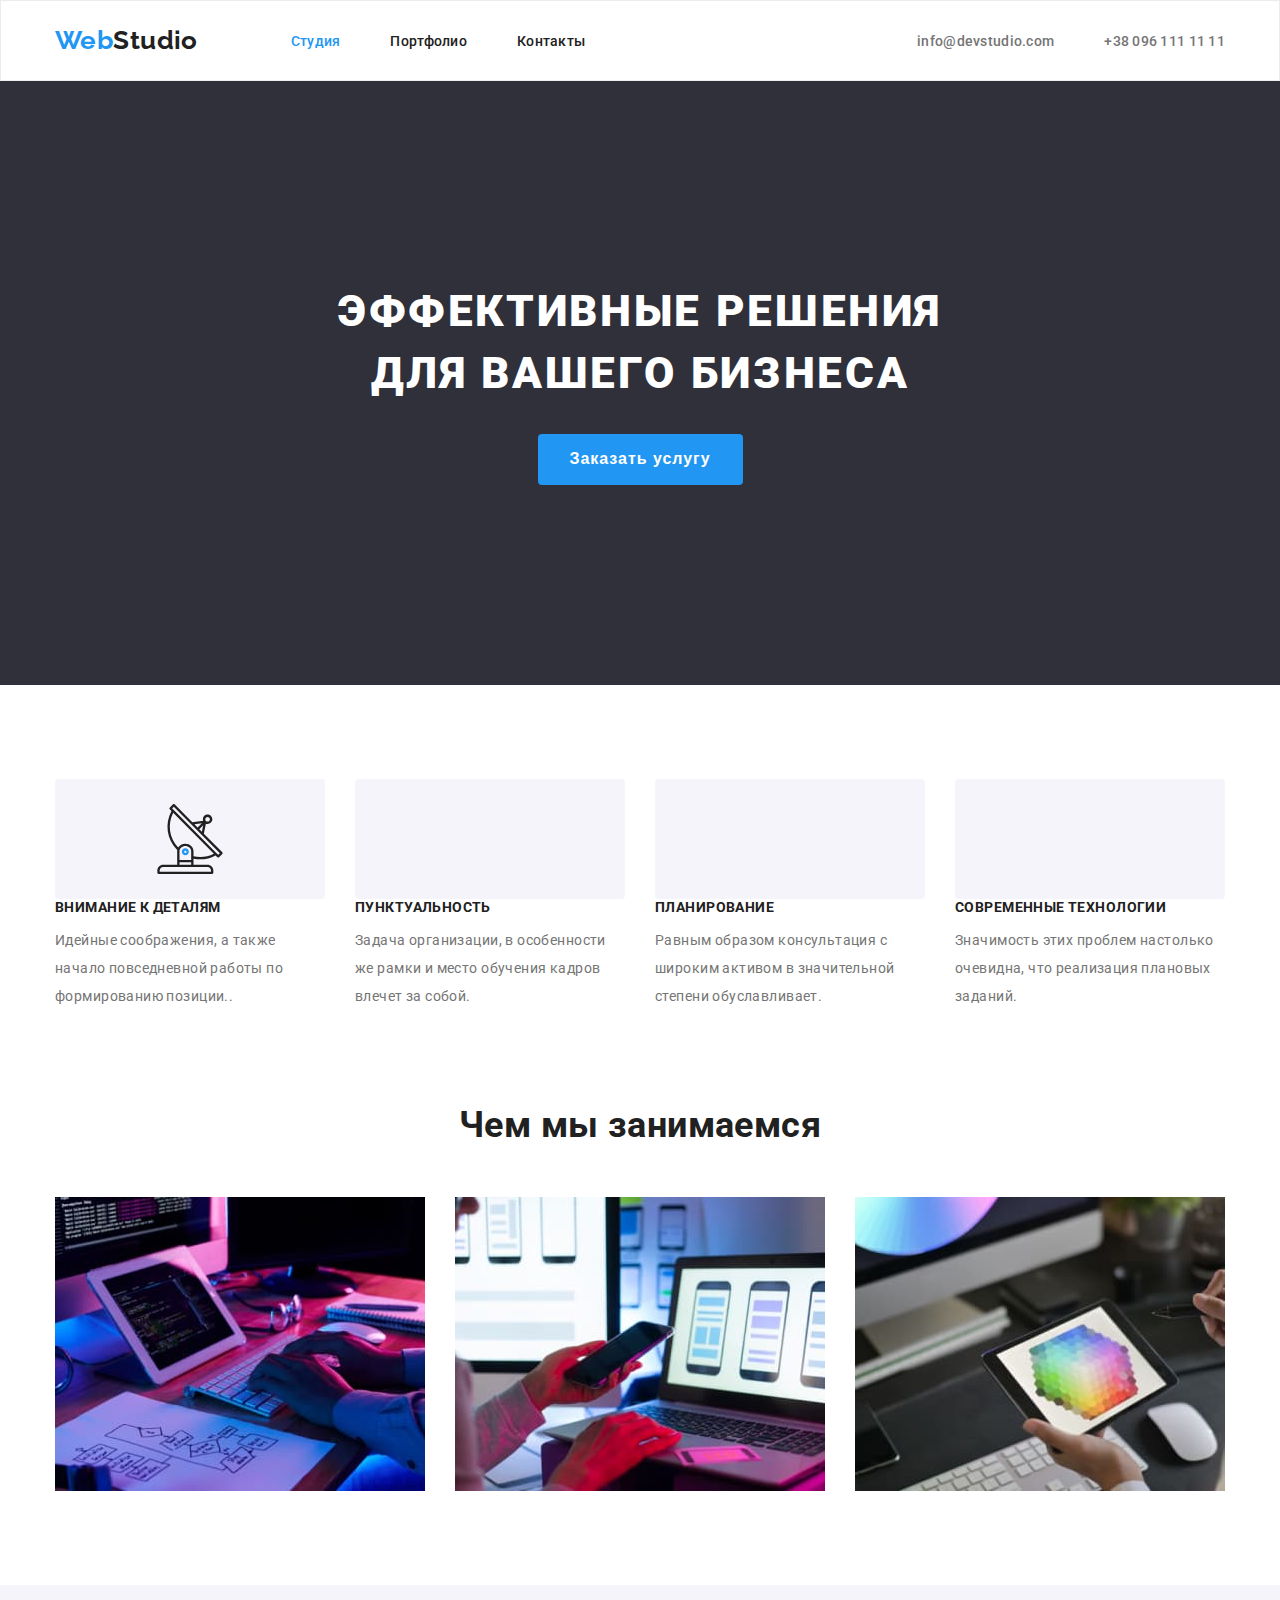
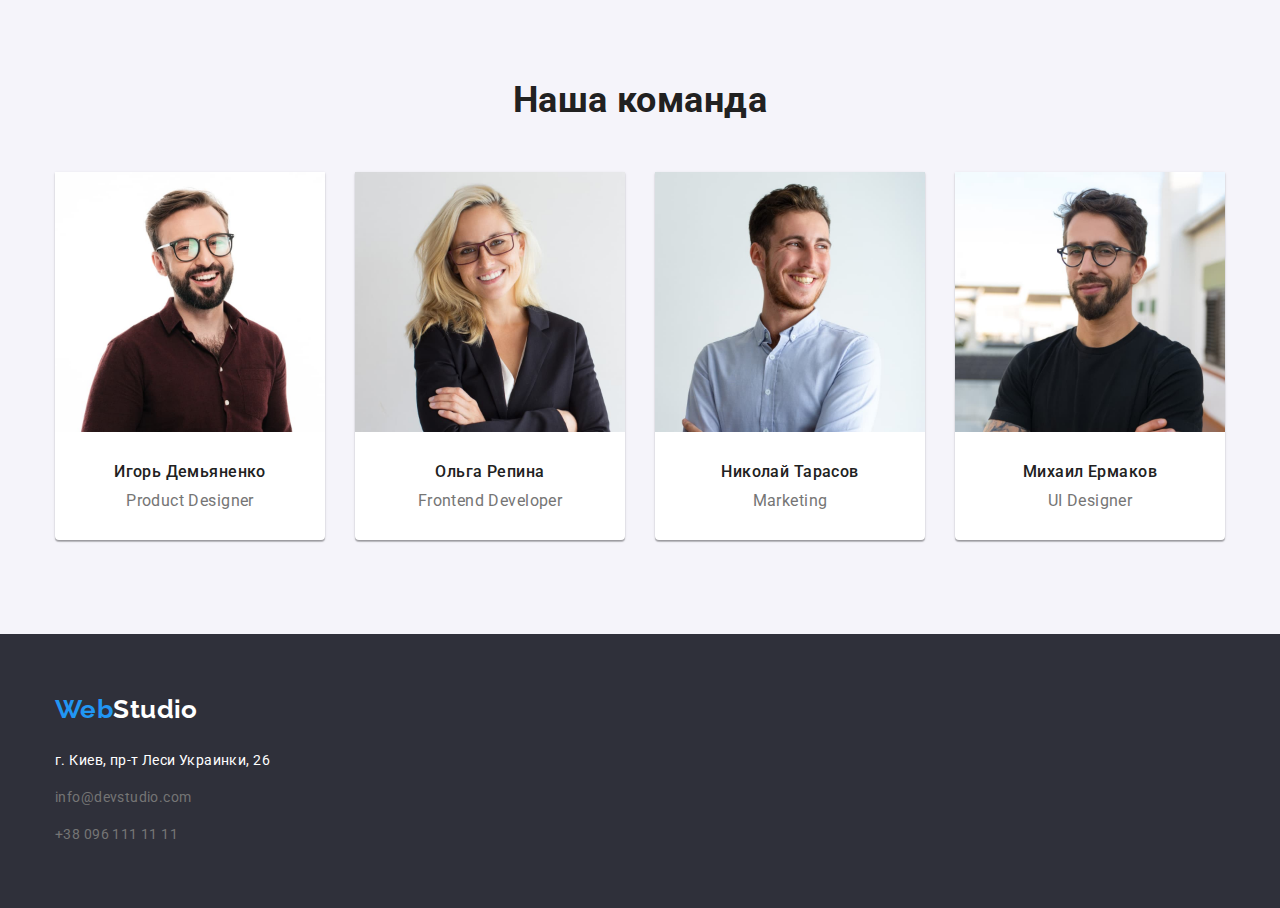
==== index.html @ 17da81bb "add icon" ====
<!DOCTYPE html>
<html lang="ru">

<head>
    <meta charset="UTF-8">
    <meta name="viewport" content="width=device-width, initial-scale=1.0">
    <link rel="stylesheet" href="https://cdnjs.cloudflare.com/ajax/libs/modern-normalize/1.0.0/modern-normalize.min.css" integrity="sha512-ISS7cAi1PEhQ8jnbJpJZMd29NlhNj4AWYyLOSp2CE/CsHxTCu+r+t0D2yoJudVrd0/8fTVPUVDzY5Tvli75u/g==" crossorigin="anonymous" referrerpolicy="no-referrer" />
    <link href="https://fonts.googleapis.com/css2?family=Raleway:wght@700&family=Roboto:ital,wght@0,400;0,500;0,700;0,900;1,400&display=swap" rel="stylesheet">
    <link rel="stylesheet" href="css/style.css">
    <title>WebStudio</title>
</head>

<body>
    <!--Шапка сайта-->
        <header class="header">
            <div class="container header__block">
                <a href="#" aria-label="WebStudio link" class="menu-logo logo-blue"><span>Web</span>Studio</a>
                    <nav class="menu__body">
                        <ul class="menu__list">
                            <li class="menu__item ">
                                <a href="#" class="menu__link menu-blue">Студия</a>
                            </li>
                            <li class="menu__item">
                                <a href="./portfolio.html" class="menu__link menu">Портфолио</a>
                            </li>
                            <li class="menu__item">
                                <a href="#" class="menu__link menu">Контакты</a>
                            </li>
                        </ul>
                    </nav>
                        <ul class="address__list">
                            <li class="address__item">
                                <a href="mailto:info@devstudio.com" class="address__link address-grey">info@devstudio.com</a>
                            </li>
                            <li class="address__item">
                                <a href="tel:+380961111111" class="address__link address-grey">+38 096 111 11 11</a>
                            </li>
                        </ul>
            </div>
        </header>

        <main class="main">

            <!--Герой-->
            <section class="section hero">
                <div class="container">
                    <h1 class="title-block_text">Эффективные решения для вашего бизнеса</h1>
                    <button type="button" class="button-blue">Заказать услугу</button>
                </div>
            </section>
            
            <!--Наши скилы-->
            <section class="section about-us">
                <div class="container">
                    <ul class="about-us__list">
                        <li class="about-us__item icon-antenna">
                            <h3 class="about-us__title">Внимание к деталям</h3>
                            <p>
                                Идейные соображения, а также начало повседневной работы по формированию позиции..
                            </p>
                        </li>
                        <li class="about-us__item icon-clock">
                            <h3 class="about-us__title">Пунктуальность</h3>
                            <p>
                                Задача организации, в особенности же рамки и место обучения кадров влечет за собой.
                            </p>
                        </li>
                        <li class="about-us__item icon-laptop">
                            <h3 class="about-us__title">Планирование</h3>
                            <p>
                                Равным образом консультация с широким активом в значительной степени обуславливает.
                            </p>
                        </li>
                        <li class="about-us__item icon-astronaut">
                            <h3 class="about-us__title">Современные технологии</h3>
                            <p>
                                Значимость этих проблем настолько очевидна, что реализация плановых заданий.
                            </p>
                        </li>
                    </ul>
                </div>
            </section>

            <!--Примеры работы-->
            <section class=" section what-we-do">
                <div class="container">
                    <h2 class="block-text__title header-block__title">Чем мы занимаемся</h2>
                        <ul class="what-we-do__list">
                            <li class="what-we-do__item">
                                <img src="./img/studia/img.jpg" alt="картинка" width="370" height="294" />
                            </li>
                            <li class="what-we-do__item">
                                <img src="./img/studia/img2.jpg" alt="картинка" width="370" height="294"/>
                            </li>
                            <li class="what-we-do__item">
                                <img src="./img/studia/img3.jpg" alt="картинка" width="370" height="294"/>
                            </li>
                        </ul>
                </div>
            </section>
            
            <!--Наша команда-->
            <section class="section our-team">
                <div class="container">
                    <h2 class="block-text__title title-our-team">Наша команда</h2>
                        <ul class="our-team__list">
                            <li class="our-team__item">
                                <img src="./img/studia/img4.jpg" alt="фото Игорь Демьяненко" width="270" height="260"/>
                                <h3 class="our-team__title">Игорь Демьяненко</h3>
                                <p class="elements__title" >Product Designer</p>
                            </li>
                            <li class="our-team__item">
                                <img src="./img/studia/img5.jpg" alt="фото Ольга Репина" width="270" height="260"/>
                                <h3 class="our-team__title">Ольга Репина</h3>
                                <p class="elements__title">Frontend Developer</p>
                            </li>
                            <li class="our-team__item">
                                <img src="./img/studia/img6.jpg" alt="фото Николай Тарасов" width="270" height="260"/>
                                <h3 class="our-team__title">Николай Тарасов</h3>
                                <p class="elements__title">Marketing</p>
                            </li>
                            <li class="our-team__item">
                                <img src="./img/studia/img7.jpg" alt="фото Михаил Ермаков" width="270" height="260"/>
                                <h3 class="our-team__title">Михаил Ермаков</h3>
                                <p class="elements__title our-team-elements">UI Designer</p>
                            </li>
                        </ul>
                </div>
            </section>
        </main>
     <!--Футер-->
        <footer class="footer">
            <div class="container">
                <a href="" aria-label="WebStudio link" class="footer-logo logo-blue"><span>Web</span>Studio</a>
                <address class="footer__address">
                    <ul class="footer__address__list">
                        <li class="footer__address__item">
                            <a href="https://goo.gl/maps/piqngm7oDQpEDh6u6" target="_blank" rel="noopener nofollow noreferrer" class="footer-white">г. Киев, пр-т Леси Украинки, 26</a>
                        </li>
                        <li class="footer__address__item">
                            <a href="mailto:info@devstudio.com" class="footer-grey">info@devstudio.com</a>
                        </li>
                        <li class="footer__address__item">
                            <a href="tel:+380961111111" class="footer-grey">+38 096 111 11 11</a>
                        </li>
                    </ul>
                </address>
            </div>
        </footer>
    </body>

</html>
---- css/style.css ----
*,*::before,*::after{
    padding: 0;
    margin: 0;
    border: 0;
    box-sizing: border-box;
}
:root {
    --brand-color:  #2196F3;
    --fon-color: #2F303A;
    --fonts-title-color: #212121;
    --fonts-color: #757575;
    --white-color: #fff;
    --background-fon-button:#F5F4FA;
}
.section{
    padding: 94px 0;
}
body {
    font-family: 'Roboto';
    font-size: 14px;
    line-height: 2;
    letter-spacing: 0.03em;
    color: var(--fonts-color);
}
a{
    text-decoration: none;
}
ul,ol,li{
    list-style: none;
}
img{
    display: block;
    height: auto;
    width: 100%;
}

/* ==================================================== */
/* ==================================================== */
.container{
    max-width: 1200px;
    margin: 0px auto;
    padding: 0px 15px;
}
.header{
    padding: 24px 0;
   border: 1px solid #ECECEC;
}
.header__block{
    display: flex;
    align-items: center;
}

/* ==================================================== */
/* ==================================================== */
.hero{
    padding: 200px 0px;
    text-align: center;
}

.hero,.footer{
    background-color: var(--fon-color);
}
/* ==================================================== */
/* ==================================================== */

.what-we-do{
    padding-top: 0px;
}
.about-us__list{
    display: flex;
}
.about-us__item{
    max-width: 270px;
}
.about-us__item::before{
    display:block;
    content: "";
    height: 120px;
    background-size: contain;
    background-repeat: no-repeat;
    background-position: center;
    background: var(--background-fon-button);
    border-radius: 4px;
}
.icon-antenna::before{
    background-image: url(../img/icon/antenna.svg);
    background-repeat: no-repeat;
    background-position: center; 
}
.about-us__item:not(:last-child){
    margin: 0px 30px 0px 0px;
}
.about-us__title {
    font-style: normal;
    font-weight: 700;
    font-size: 14px;
    line-height: 1.2;
    text-transform: uppercase;
    color: var(--fonts-title-color);
}
.about-us__title:not(:last-child){
    margin: 0px 0px 10px 0px;
}
/* ==================================================== */
/* ==================================================== */
.what-we-do{
    text-align: center;
}
.what-we-do__list, .our-team__list{
    display: flex;
}
.what-we-do__item:not(:last-child),.our-team__item:not(:last-child) {
    margin: 0px 30px 0px 0px;
}
.header-block__title, .title-our-team, .menu__button-list{
    margin-bottom: 50px;
}
/* ==================================================== */
/* ==================================================== */
.our-team__title{
    font-weight: 500;
    font-size: 16px;
    line-height: 1.2;
    color: var(--fonts-title-color);
    text-align: center;
 }
 .our-team__title:not(:last-child){
  padding: 30px 0px 10px 0px;
 }

.our-team__item{
    background-color: #fff;
}
.our-team{
    text-align: center;
    background-color: var(--background-fon-button);

}

.our-team__item{
    box-shadow: 0px 1px 3px rgba(0, 0, 0, 0.12), 0px 1px 1px rgba(0, 0, 0, 0.14), 0px 2px 1px rgba(0, 0, 0, 0.2);
    border-radius: 0px 0px 4px 4px;
}

.our-team-elements{
    padding: 0px 0px 30px 0px;
}
/* ==================================================== */
/* ==================================================== */

.footer{
    padding: 60px 0;
}
 .footer-white{
     cursor: default;
     line-height: 1.7;
   color: var(--white-color);
 } 
 
 .address, .footer__address{
     font-style: normal;
 }

 .footer__address__item:not(:last-child){
     margin-bottom: 9px;
 }

 .footer-logo{
    display: block;
    margin-bottom: 20px;
  color:var(--white-color);
 }
 .footer-white{
    font-style: normal;
    line-height: 1.7;
  color: var(--white-color);
}
.footer-grey{
    color: var(--fonts-color);
}
/* ==================================================== */
/* ==================================================== */

.menu__button-list{
    display: flex;
    justify-content: center;
}

 /* ==================================================== */
/* ==================================================== */
.menu__body{
    margin-right: auto;
}

.menu__button-item:not(:last-child){
    margin: 0px 8px 0px 0px;
}
.menu__list{
    display: flex;
 }
.menu__item:not(:last-child){
   margin: 0px 50px 0px 0px;
 }
.menu__link:hover,.address__link:hover,.grey:hover{
    color: var(--brand-color);
}
.menu-blue{
        color: var(--brand-color);
}
.menu__link:hover,.address__link:hover,.grey:hover{
    color: var(--brand-color);
}
.menu{
    font-weight: 500;
    line-height: 1.2px;
    letter-spacing: 0.02em;
    color: var(--fonts-title-color);
}
.menu-logo, .footer-logo{
    font-family: 'Raleway';
    font-style: normal;
    font-weight: 700;
    font-size: 26px;
    line-height: 1.2;
   }
.menu-logo{
    color: var(--fonts-title-color);
    margin-right: 93px;
}
 /* ==================================================== */
/* ==================================================== */

.exmaple__list{
   display: flex;
   flex-wrap: wrap;
   gap: 30px;
}
.exmaple__item{
    flex-basis: calc((100% - 60px) / 3);
    border: solid 1px #EEEEEE;
}
 /* ==================================================== */
/* ==================================================== */
.address__list{
    display: flex;
}

.address__item:not(:last-child){
margin: 0px 50px 0px 0px;
}
 /* ==================================================== */
/* ==================================================== */

.elements__title{
    font-size: 16px;
    line-height: 1.2;
    text-align: center;
}

.elements__title-item{
    font-size: 16px;
    line-height: 1.8; 
}
.menu__link,.address__link{
    font-style: normal;
    font-weight: 500;
    line-height: 1.2px;
    letter-spacing: 0.02em;
}

.logo-blue span{
   color: var(--brand-color);
}
.address-grey{
  color: var(--fonts-color);
}
.title-block_text{
    width: 693px;
    margin-left: auto;
    margin-right: auto;
    margin-bottom: 30px;
}
.title-block_text{
    font-weight: 900;
    font-size: 44px;
    line-height: 1.4;
    letter-spacing: 0.06em;
    text-transform: uppercase;
    color: var(--white-color);
    background: var(--fon-color);;
}
.button-blue{
    border-radius: 4px;
    font-weight: 700;
    font-size: 16px;
    line-height: 1.9;
    letter-spacing: 0.06em;
    color:var(--white-color);
    background: var(--brand-color);
    padding: 10px 32px;
    cursor: pointer;
    
}
.button-blue:hover, .button-blue:focus, .button-blue:active{
    background:#085fa7
   
    }

 .button-menu:hover{
    background: var(--brand-color);
    color: var(--white-color);
 }
 .button-menu_blue{
    background: var(--brand-color);
    color: var(--white-color);
 }
.button-menu{
    font-family: inherit;
    font-weight: 500;
    font-size: 16px;
    line-height: 1.6;
    background: var(--background-fon-button);
    border-radius: 4px;
    cursor: pointer;
    padding: 6px 22px;
}
.blue{
    background-color: var(--brand-color);
    color:var(--white-color);
}


.block-text__title{
    font-size: 36px;
    line-height: 1.2;
    color: var(--fonts-title-color);
}

.exmaple__item-title{
    font-size: 18px;
    line-height: 2;
    letter-spacing: 0.06em;
    color:var(--fonts-title-color);
    
    }

.header-block{
    text-align: center;
    margin: 0px 0px 50px 0px;
}

.exmaple__item-title{
    margin: 20px 0px 4px 24px;
}

.elements__title-item{
    padding: 0px 0px 20px 24px;
}
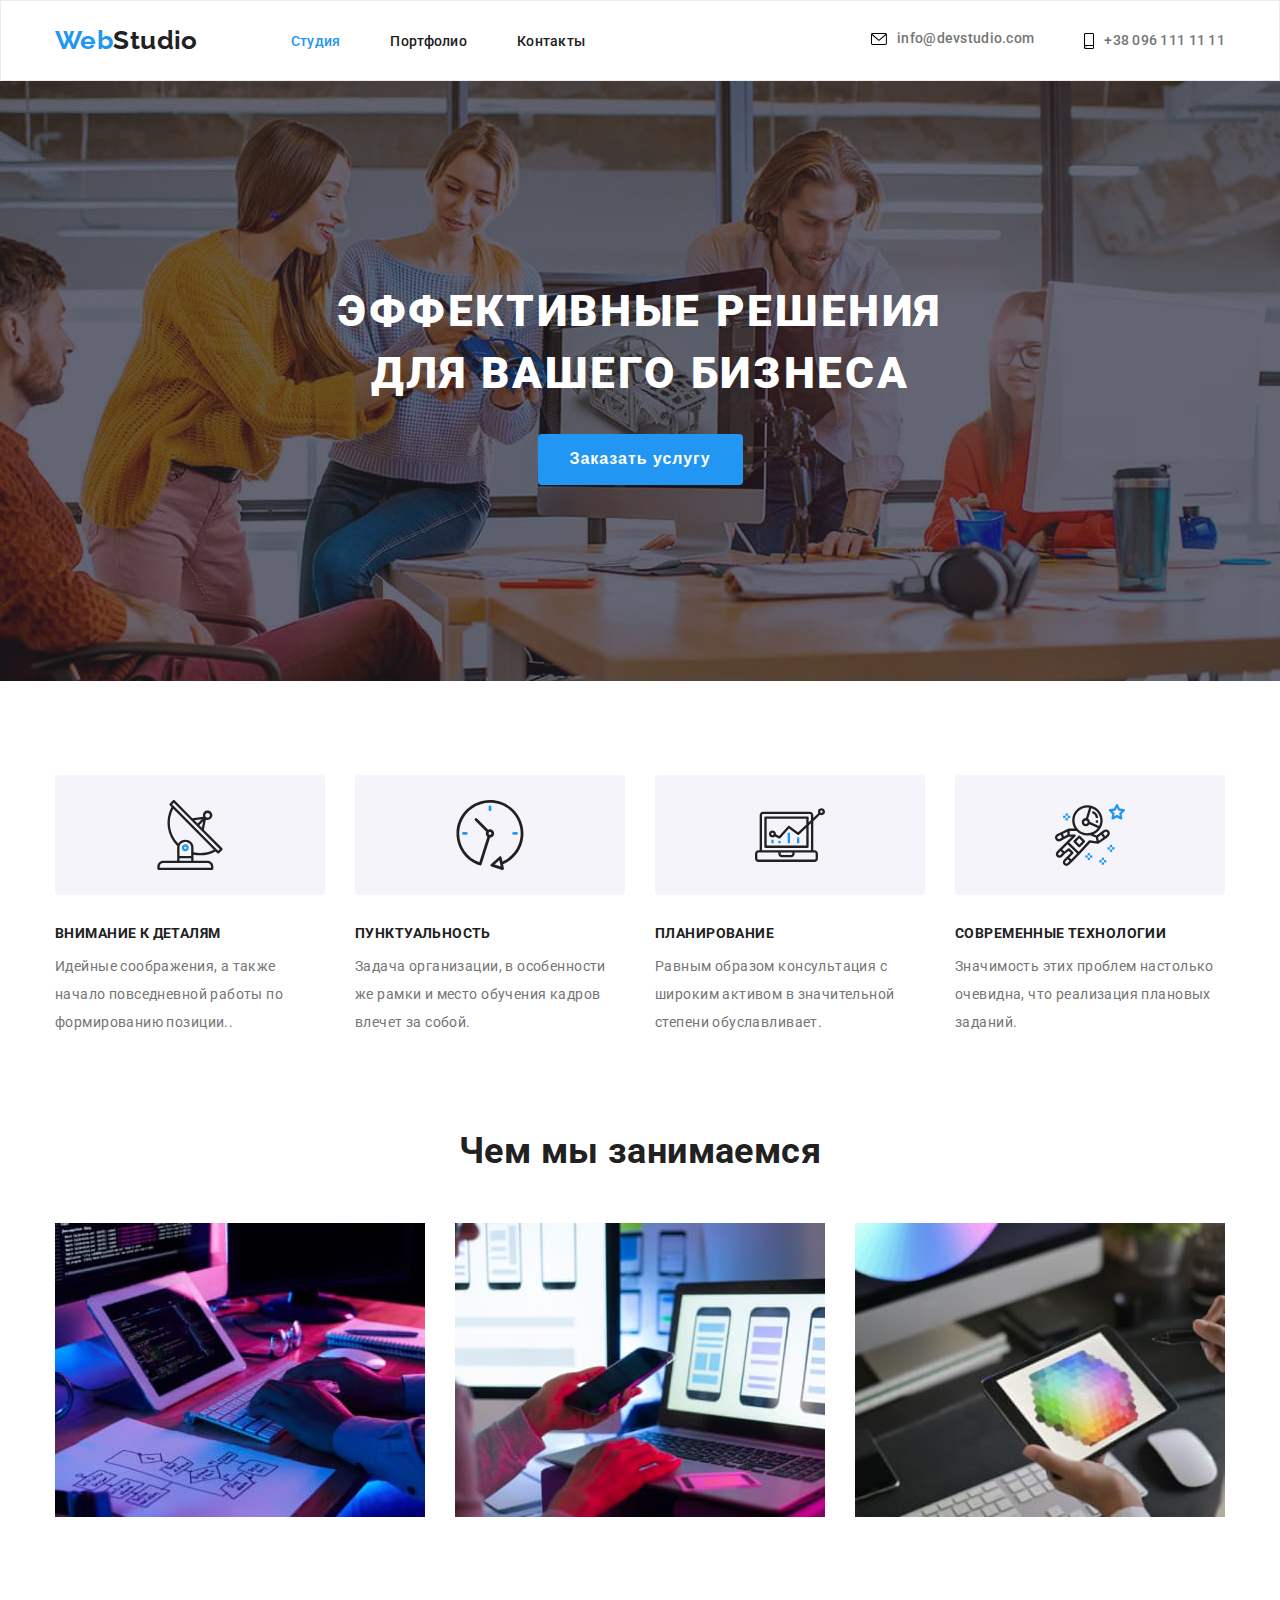
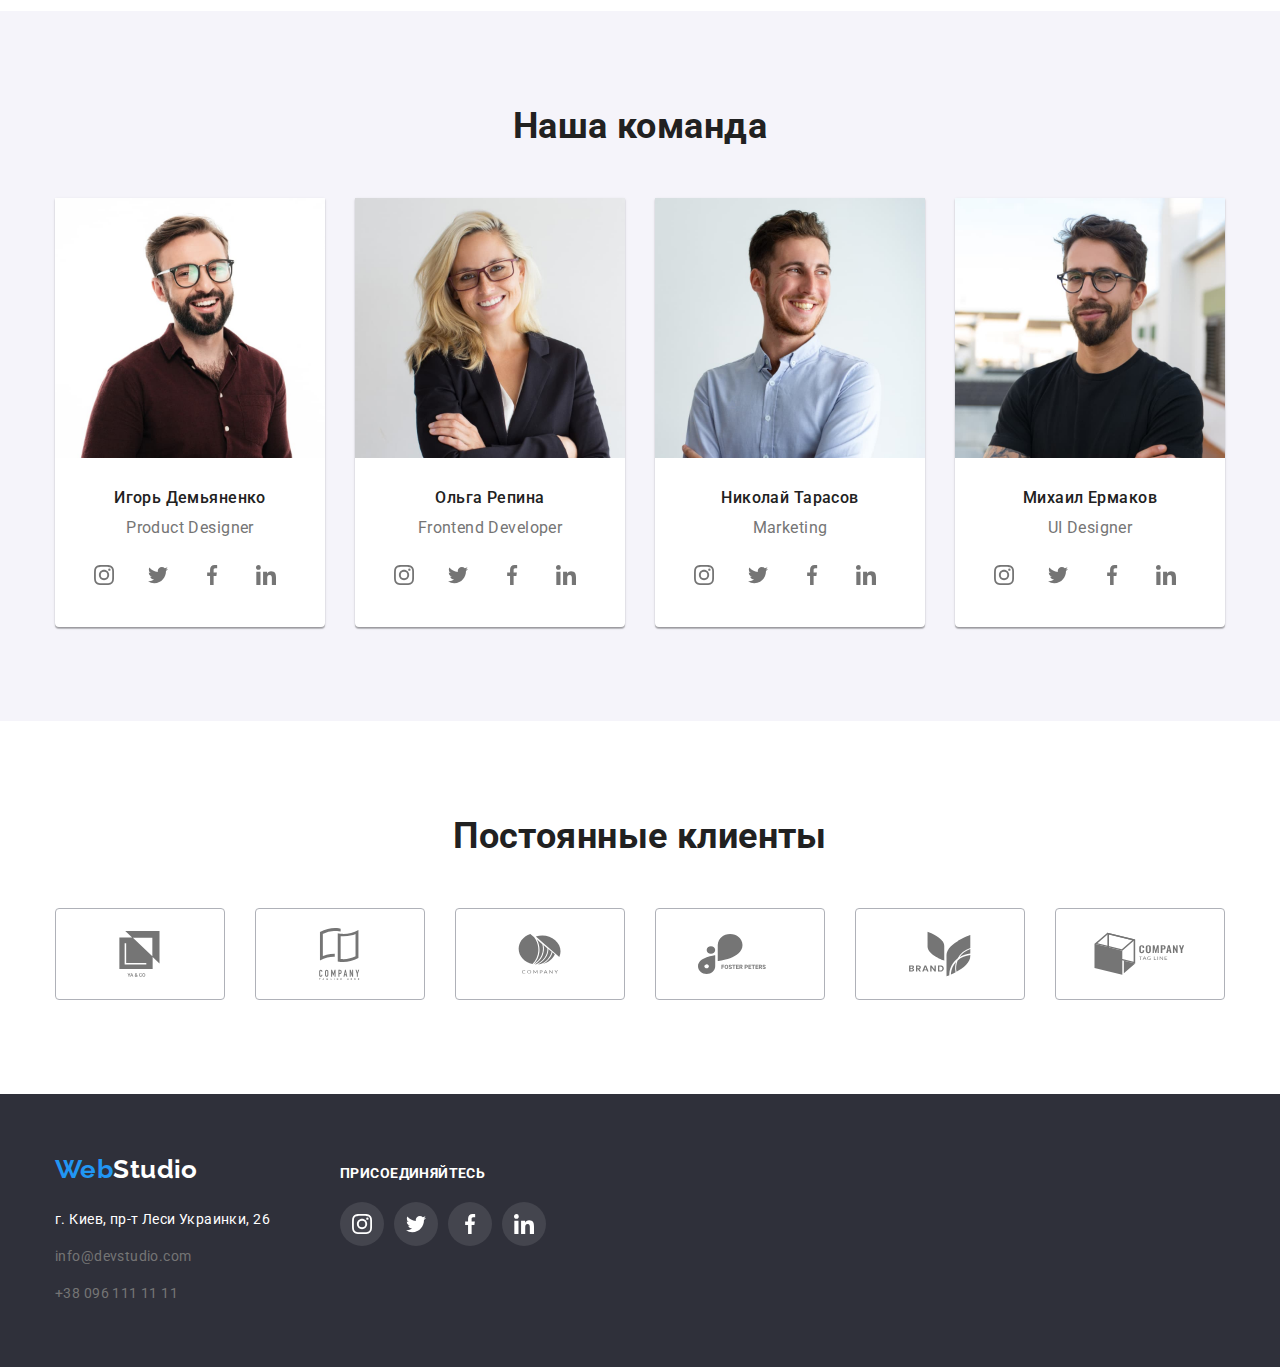
==== commit d4b6d4f3: "add svg" ====
--- a/index.html
+++ b/index.html
@@ -28,22 +28,26 @@
                             </li>
                         </ul>
                     </nav>
-                        <ul class="address__list">
-                            <li class="address__item">
-                                <a href="mailto:info@devstudio.com" class="address__link address-grey">info@devstudio.com</a>
-                            </li>
-                            <li class="address__item">
-                                <a href="tel:+380961111111" class="address__link address-grey">+38 096 111 11 11</a>
-                            </li>
-                        </ul>
+                    <ul class="address__list">
+                        <li class="address__item">
+                            <a href="mailto:info@devstudio.com" class="address__link address-grey"><svg class="link-icon"  width="16" height="12">
+                                <use href="./img/icon/symbol.svg#icon-envelope" class="icon" ></use>
+                            </svg>info@devstudio.com</a>
+                        </li>
+                        <li class="address__item">
+                            <a href="tel:+380961111111" class="address__link address-grey"><svg class="link-icon" width="10" height="16">
+                                <use href="./img/icon/symbol.svg#icon-smartphone" ></use>
+                            </svg>+38 096 111 11 11</a>
+                        </li>
+                    </ul>
             </div>
         </header>
 
         <main class="main">
 
             <!--Герой-->
-            <section class="section hero">
-                <div class="container">
+            <section class="section hero overlay">
+                <div class="container ">
                     <h1 class="title-block_text">Эффективные решения для вашего бизнеса</h1>
                     <button type="button" class="button-blue">Заказать услугу</button>
                 </div>
@@ -107,43 +111,147 @@
                             <li class="our-team__item">
                                 <img src="./img/studia/img4.jpg" alt="фото Игорь Демьяненко" width="270" height="260"/>
                                 <h3 class="our-team__title">Игорь Демьяненко</h3>
-                                <p class="elements__title" >Product Designer</p>
+                                <p class="elements__title our-team-elements" >Product Designer</p>
+                                <ul class="icons">
+                                    <li class="icons-item"><a href="#" class="icons-item-link "><svg class="icon-link">
+                                        <use href="./img/icon/symbol.svg#icon-instagram-2" ></use>
+                                    </svg></a></li>
+                                    <li class="icons-item"><a href="#" class="icons-item-link "><svg class="icon-link">
+                                        <use href="./img/icon/symbol.svg#icon-twitter-1" ></use>
+                                    </svg></a></li>
+                                    <li class="icons-item"><a href="#" class="icons-item-link "><svg class="icon-link">
+                                        <use href="./img/icon/symbol.svg#icon-facebook-1" ></use>
+                                    </svg></a></li>
+                                    <li class="icons-item"><a href="#" class="icons-item-link "><svg class="icon-link">
+                                        <use href="./img/icon/symbol.svg#icon-linkedin-1" ></use>
+                                    </svg></a></li>
+                                </ul>
+                                
                             </li>
                             <li class="our-team__item">
                                 <img src="./img/studia/img5.jpg" alt="фото Ольга Репина" width="270" height="260"/>
                                 <h3 class="our-team__title">Ольга Репина</h3>
-                                <p class="elements__title">Frontend Developer</p>
+                                <p class="elements__title our-team-elements">Frontend Developer</p>
+                                <ul class="icons">
+                                    <li class="icons-item"><a href="#" class="icons-item-link "><svg class="icon-link">
+                                        <use href="./img/icon/symbol.svg#icon-instagram-2" ></use>
+                                    </svg></a></li>
+                                    <li class="icons-item"><a href="#" class="icons-item-link "><svg class="icon-link">
+                                        <use href="./img/icon/symbol.svg#icon-twitter-1" ></use>
+                                    </svg></a></li>
+                                    <li class="icons-item"><a href="#" class="icons-item-link "><svg class="icon-link">
+                                        <use href="./img/icon/symbol.svg#icon-facebook-1" ></use>
+                                    </svg></a></li>
+                                    <li class="icons-item"><a href="#" class="icons-item-link "><svg class="icon-link">
+                                        <use href="./img/icon/symbol.svg#icon-linkedin-1" ></use>
+                                    </svg></a></li>
+                                </ul>
+                                
                             </li>
                             <li class="our-team__item">
                                 <img src="./img/studia/img6.jpg" alt="фото Николай Тарасов" width="270" height="260"/>
                                 <h3 class="our-team__title">Николай Тарасов</h3>
-                                <p class="elements__title">Marketing</p>
+                                <p class="elements__title our-team-elements" >Marketing</p>
+                                <ul class="icons">
+                                    <li class="icons-item"><a href="#" class="icons-item-link "><svg class="icon-link">
+                                        <use href="./img/icon/symbol.svg#icon-instagram-2" ></use>
+                                    </svg></a></li>
+                                    <li class="icons-item"><a href="#" class="icons-item-link "><svg class="icon-link">
+                                        <use href="./img/icon/symbol.svg#icon-twitter-1" ></use>
+                                    </svg></a></li>
+                                    <li class="icons-item"><a href="#" class="icons-item-link "><svg class="icon-link">
+                                        <use href="./img/icon/symbol.svg#icon-facebook-1" ></use>
+                                    </svg></a></li>
+                                    <li class="icons-item"><a href="#" class="icons-item-link "><svg class="icon-link">
+                                        <use href="./img/icon/symbol.svg#icon-linkedin-1" ></use>
+                                    </svg></a></li>
+                                </ul>
+                               
                             </li>
                             <li class="our-team__item">
                                 <img src="./img/studia/img7.jpg" alt="фото Михаил Ермаков" width="270" height="260"/>
                                 <h3 class="our-team__title">Михаил Ермаков</h3>
                                 <p class="elements__title our-team-elements">UI Designer</p>
-                            </li>
+                                <ul class="icons">
+                                    <li class="icons-item"><a href="#" class="icons-item-link"><svg class="icon-link">
+                                        <use href="./img/icon/symbol.svg#icon-instagram-2" ></use>
+                                    </svg></a></li>
+                                    <li class="icons-item"><a href="#" class="icons-item-link"><svg class="icon-link">
+                                        <use href="./img/icon/symbol.svg#icon-twitter-1" ></use>
+                                    </svg></a></li>
+                                    <li class="icons-item"><a href="#" class="icons-item-link"><svg class="icon-link">
+                                        <use href="./img/icon/symbol.svg#icon-facebook-1" ></use>
+                                    </svg></a></li>
+                                    <li class="icons-item"><a href="#" class="icons-item-link"><svg class="icon-link">
+                                        <use href="./img/icon/symbol.svg#icon-linkedin-1" ></use>
+                                    </svg></a></li>
+                                </ul>
+                               
+                            </li>
+                        </ul>
+                </div>
+            </section>
+            <section class="section primary-clients">
+                <div class="container">
+                    <h2 class="block-text__title title-primary-clients">Постоянные клиенты</h2>
+                        <ul class="primary-clients-list">
+                            <li class=" primary-clients-item"><a href="#" class=" primary-clients-item-link" ><svg class="clients-link" width="41" height="46">
+                                <use href="./img/icon/symbol.svg#icon-client1" ></use>
+                            </svg></a></li>
+                            <li class=" primary-clients-item"><a href="#" class=" primary-clients-item-link "><svg class="clients-link" width="41" height="52">
+                                <use href="./img/icon/symbol.svg#icon-client2" ></use>
+                            </svg></a></li>
+                            <li class=" primary-clients-item"><a href="#" class=" primary-clients-item-link "><svg class="clients-link" width="43" height="41">
+                                <use href="./img/icon/symbol.svg#icon-client3" ></use>
+                            </svg></a></li>
+                            <li class=" primary-clients-item"><a href="#" class=" primary-clients-item-link "><svg class="clients-link" width="84" height="46">
+                                <use href="./img/icon/symbol.svg#icon-client4" ></use>
+                            </svg></a></li>
+                            <li class=" primary-clients-item"><a href="#" class=" primary-clients-item-link "><svg class="clients-link" width="62" height="46">
+                                <use href="./img/icon/symbol.svg#icon-client5" ></use>
+                            </svg></a></li>
+                            <li class=" primary-clients-item"><a href="#" class=" primary-clients-item-link "><svg class="clients-link" width="93" height="43">
+                                <use href="./img/icon/symbol.svg#icon-client6" ></use>
+                            </svg></a></li>
                         </ul>
                 </div>
             </section>
         </main>
      <!--Футер-->
         <footer class="footer">
-            <div class="container">
-                <a href="" aria-label="WebStudio link" class="footer-logo logo-blue"><span>Web</span>Studio</a>
+            <div class="container ">
                 <address class="footer__address">
-                    <ul class="footer__address__list">
-                        <li class="footer__address__item">
-                            <a href="https://goo.gl/maps/piqngm7oDQpEDh6u6" target="_blank" rel="noopener nofollow noreferrer" class="footer-white">г. Киев, пр-т Леси Украинки, 26</a>
-                        </li>
-                        <li class="footer__address__item">
-                            <a href="mailto:info@devstudio.com" class="footer-grey">info@devstudio.com</a>
-                        </li>
-                        <li class="footer__address__item">
-                            <a href="tel:+380961111111" class="footer-grey">+38 096 111 11 11</a>
-                        </li>
-                    </ul>
+                    <div class="primary-list">
+                        <a href="" aria-label="WebStudio link" class="footer-logo logo-blue"><span>Web</span>Studio</a>
+                        <ul class="footer__address__list">
+                            <li class="footer__address__item">
+                                <a href="https://goo.gl/maps/piqngm7oDQpEDh6u6" target="_blank" rel="noopener nofollow noreferrer" class="footer-white">г. Киев, пр-т Леси Украинки, 26</a>
+                            </li>
+                            <li class="footer__address__item">
+                                <a href="mailto:info@devstudio.com" class="footer-grey">info@devstudio.com</a>
+                            </li>
+                            <li class="footer__address__item">
+                                <a href="tel:+380961111111" class="footer-grey">+38 096 111 11 11</a>
+                            </li>
+                        </ul>
+                    </div>
+                    <div class="add-to-us">
+                        <p class="add-to-us-title">присоединяйтесь</p>
+                        <ul class="add-to-us-list">
+                            <li class="add-to-us-item"><a href="#" class="add-to-us-link"><svg class="icon-link">
+                                <use href="./img/icon/symbol.svg#icon-instagram-2" ></use>
+                            </svg></a></li>
+                            <li class="add-to-us-item"><a href="#" class="add-to-us-link "><svg class="icon-link">
+                                <use href="./img/icon/symbol.svg#icon-twitter-1" ></use>
+                            </svg></a></li>
+                            <li class="add-to-us-item"><a href="#" class="add-to-us-link "><svg class="icon-link">
+                                <use href="./img/icon/symbol.svg#icon-facebook-1" ></use>
+                            </svg></a></li>
+                            <li class="add-to-us-item"><a href="#" class="add-to-us-link "><svg class="icon-link">
+                                <use href="./img/icon/symbol.svg#icon-linkedin-1" ></use>
+                            </svg></a></li>
+                        </ul>   
+                    </div>
                 </address>
             </div>
         </footer>
--- a/css/style.css
+++ b/css/style.css
@@ -28,6 +28,10 @@
 ul,ol,li{
     list-style: none;
 }
+h1,h2,h3,h4,h5,h6,p{
+    margin-top: 0;
+    margin-bottom: 0;
+}
 img{
     display: block;
     height: auto;
@@ -47,7 +51,7 @@
 }
 .header__block{
     display: flex;
-    align-items: center;
+    align-items:center;
 }
 
 /* ==================================================== */
@@ -57,8 +61,20 @@
     text-align: center;
 }
 
-.hero,.footer{
+.footer{
     background-color: var(--fon-color);
+}
+.overlay{
+    max-width: 1600px;
+    height: 600px;
+   
+    background-image: linear-gradient(
+        to right,
+         rgba(47, 48, 58, 0.4),
+         rgba(47, 48, 58, 0.4) ),url(../img/bgi.jpg);
+        background-repeat: no-repeat;
+        background-position: center;
+        background-size: cover;
 }
 /* ==================================================== */
 /* ==================================================== */
@@ -71,21 +87,29 @@
 }
 .about-us__item{
     max-width: 270px;
+    
 }
 .about-us__item::before{
-    display:block;
+    display: block;
     content: "";
     height: 120px;
-    background-size: contain;
     background-repeat: no-repeat;
     background-position: center;
-    background: var(--background-fon-button);
+    background-color: var(--background-fon-button);
     border-radius: 4px;
+    margin-bottom: 30px;
 }
 .icon-antenna::before{
     background-image: url(../img/icon/antenna.svg);
-    background-repeat: no-repeat;
-    background-position: center; 
+}
+.icon-clock::before{
+    background-image: url(../img/icon/clock.svg);
+}
+.icon-laptop::before{
+    background-image: url(../img/icon/diagram.svg);
+}
+.icon-astronaut::before{
+    background-image: url(../img/icon/astronaut.svg);
 }
 .about-us__item:not(:last-child){
     margin: 0px 30px 0px 0px;
@@ -103,18 +127,14 @@
 }
 /* ==================================================== */
 /* ==================================================== */
-.what-we-do{
-    text-align: center;
-}
+
 .what-we-do__list, .our-team__list{
     display: flex;
 }
 .what-we-do__item:not(:last-child),.our-team__item:not(:last-child) {
     margin: 0px 30px 0px 0px;
 }
-.header-block__title, .title-our-team, .menu__button-list{
-    margin-bottom: 50px;
-}
+
 /* ==================================================== */
 /* ==================================================== */
 .our-team__title{
@@ -122,7 +142,7 @@
     font-size: 16px;
     line-height: 1.2;
     color: var(--fonts-title-color);
-    text-align: center;
+    
  }
  .our-team__title:not(:last-child){
   padding: 30px 0px 10px 0px;
@@ -141,9 +161,18 @@
     box-shadow: 0px 1px 3px rgba(0, 0, 0, 0.12), 0px 1px 1px rgba(0, 0, 0, 0.14), 0px 2px 1px rgba(0, 0, 0, 0.2);
     border-radius: 0px 0px 4px 4px;
 }
-
+.exmaple__item:hover .elements__title-item{
+    box-shadow: 0px 1px 3px rgba(0, 0, 0, 0.12), 0px 1px 1px rgba(0, 0, 0, 0.14), 0px 2px 1px rgba(0, 0, 0, 0.2);
+    border-radius: 0px 0px 4px 4px;
+}
+.elements__title-item{
+    color: var(--fonts-color);
+}
+.exmaple-link{
+    display: block;
+}
 .our-team-elements{
-    padding: 0px 0px 30px 0px;
+    padding: 0px 0px 0px 0px;
 }
 /* ==================================================== */
 /* ==================================================== */
@@ -184,6 +213,7 @@
 .menu__button-list{
     display: flex;
     justify-content: center;
+   margin-bottom: 50px;
 }
 
  /* ==================================================== */
@@ -201,8 +231,9 @@
 .menu__item:not(:last-child){
    margin: 0px 50px 0px 0px;
  }
-.menu__link:hover,.address__link:hover,.grey:hover{
+.menu__link:hover,.address__link:hover,.grey:hover, .address__link:hover,.address__link:hover .link-icon{
     color: var(--brand-color);
+    fill: var(--brand-color);
 }
 .menu-blue{
         color: var(--brand-color);
@@ -239,11 +270,13 @@
     flex-basis: calc((100% - 60px) / 3);
     border: solid 1px #EEEEEE;
 }
+.exmaple__item:hover{
+
+}
  /* ==================================================== */
 /* ==================================================== */
-.address__list{
-    display: flex;
-}
+
+
 
 .address__item:not(:last-child){
 margin: 0px 50px 0px 0px;
@@ -255,6 +288,7 @@
     font-size: 16px;
     line-height: 1.2;
     text-align: center;
+    margin-bottom: 16px;
 }
 
 .elements__title-item{
@@ -287,7 +321,7 @@
     letter-spacing: 0.06em;
     text-transform: uppercase;
     color: var(--white-color);
-    background: var(--fon-color);;
+    
 }
 .button-blue{
     border-radius: 4px;
@@ -334,6 +368,8 @@
     font-size: 36px;
     line-height: 1.2;
     color: var(--fonts-title-color);
+    text-align: center;
+    margin-bottom: 50px;
 }
 
 .exmaple__item-title{
@@ -356,3 +392,117 @@
 .elements__title-item{
     padding: 0px 0px 20px 24px;
 }
+
+.our-team__list{
+   display: flex;   
+ 
+}
+.icons-item-link{
+    display: block;
+    padding: 12px;
+    width: 44px;
+    height:44px;
+    border-radius: 50%;
+    color: var(--fonts-color);
+}
+.add-to-us-link{
+    display: block;
+    padding: 12px;
+    width: 44px;
+    height:44px;
+    border-radius: 50%;
+    color: var(--white-color);
+    background: rgba(255, 255, 255, 0.1);
+}
+
+.icons{
+display: flex;
+margin-bottom: 30px;
+justify-content: center;
+
+}
+.icons-item, .add-to-us-item{
+    margin-right: 10px;
+    
+}
+.icon-link{
+    width: 20px;
+    height:20px;
+   fill: currentColor;
+}
+
+.icons-item-link:hover,.icons-item-link:hover .icon-link {
+    background-color:var(--brand-color);
+    fill: var(--white-color);
+}
+.add-to-us-link:hover{
+   background-color:var(--brand-color);
+}
+.address__list{
+    display: flex;
+}
+.address__link{
+    display: flex;
+    align-items: center;
+   
+}
+.link-icon{
+    margin-right: 10px;
+ color: var(--fonts-color);
+}
+.primary-clients-list{
+    display: flex;
+    flex-wrap: wrap;
+    gap: 30px;
+}
+.primary-clients-item{
+    width: calc((100% - 150px)/6);
+    min-height: 92px;
+   
+}
+.primary-clients-item-link{
+    border: 1px solid #AFB1B8;
+    border-radius: 4px;
+   display: flex;
+   align-items: center;
+   justify-content: center;
+   min-height: 92px;
+   color: var(--fonts-color);
+   fill: var(--fonts-color);
+}
+.clients-link{
+    display: block;
+   
+}
+.primary-clients-item-link:hover {
+    border: 1px solid var(--brand-color);
+    fill: var(--brand-color);
+}
+.add-to-us-list{
+    display: flex;
+}
+.add-to-us-title{
+    margin-bottom: 20px;
+}
+.footer__address{
+   display: flex;
+}
+.primary-list{
+    margin-right: 70px;
+}
+.add-to-us-title{
+    width: 144px;
+    height: 16px;
+
+    font-weight: 700;
+    font-size: 14px;
+    line-height: 1.14;
+    letter-spacing: 0.03em;
+    text-transform: uppercase;
+
+    color: var(--white-color);
+}
+.add-to-us{
+   padding-top: 12px;
+    
+}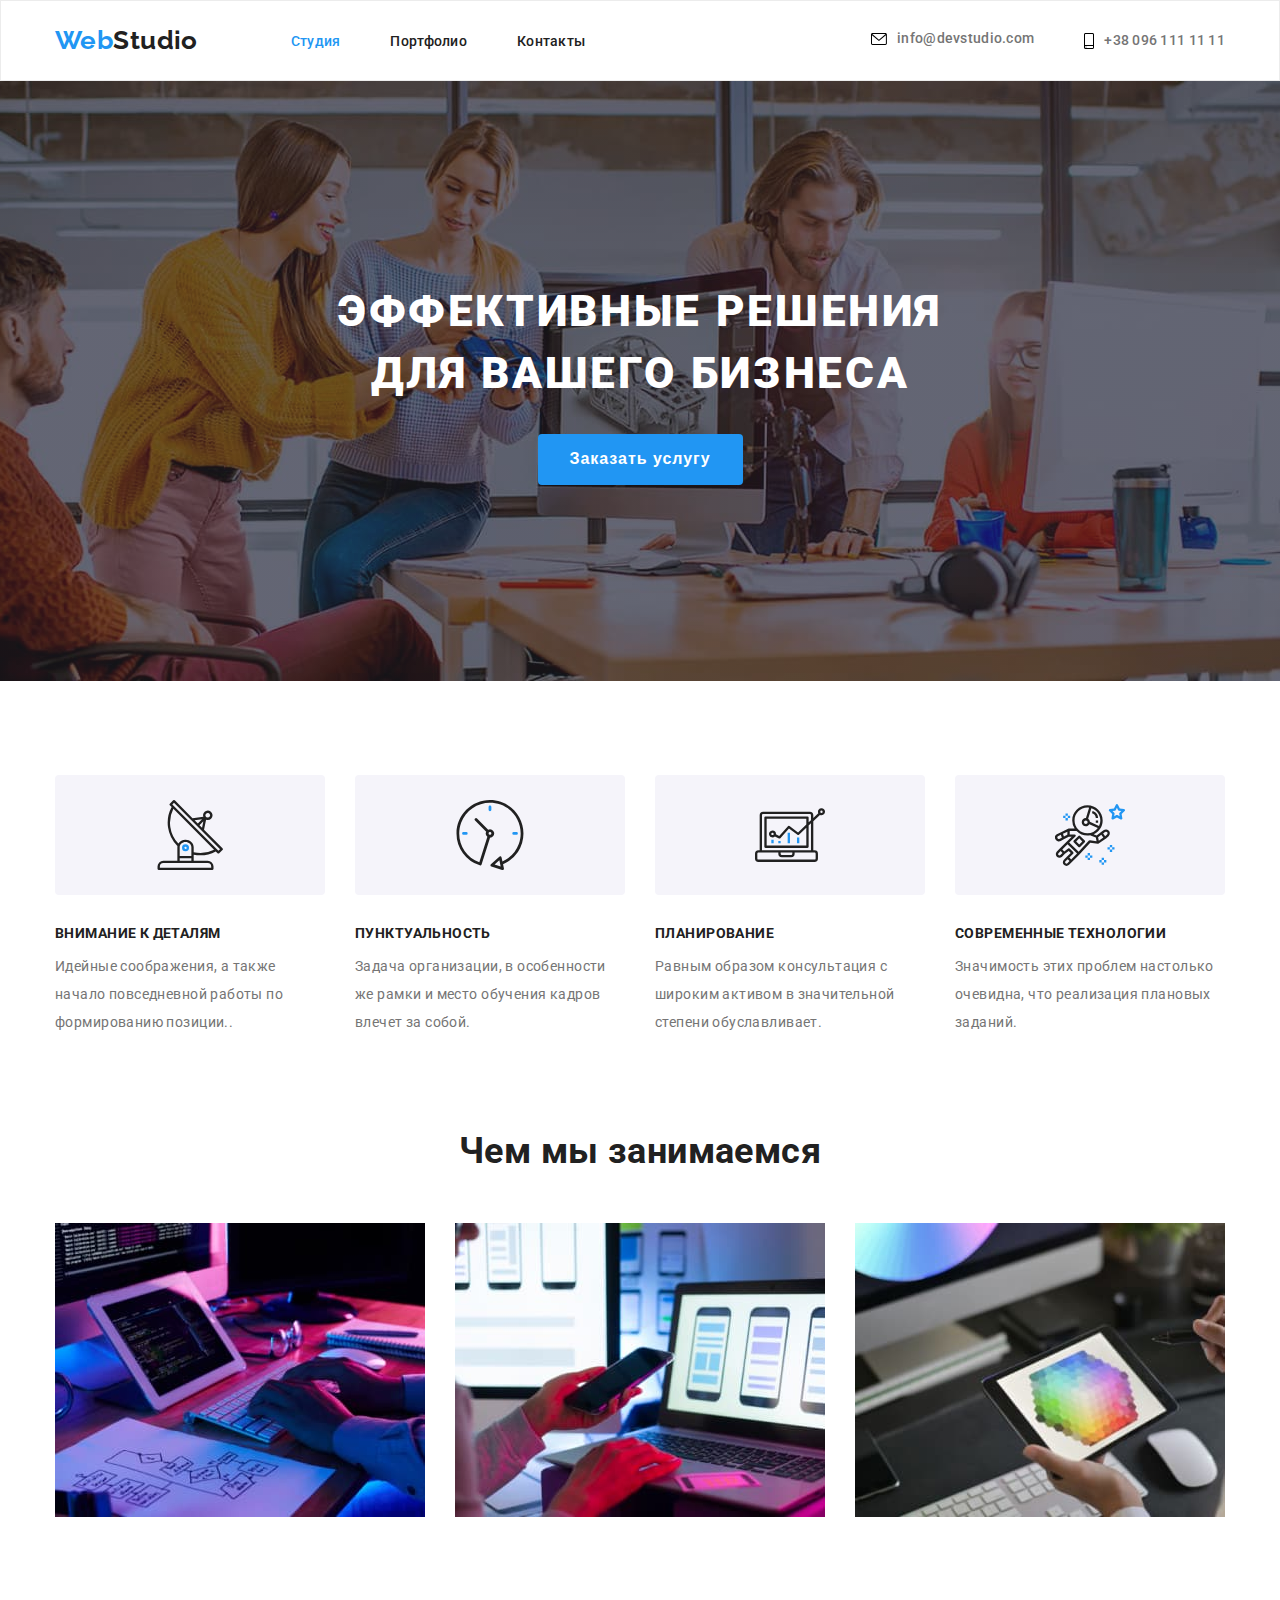
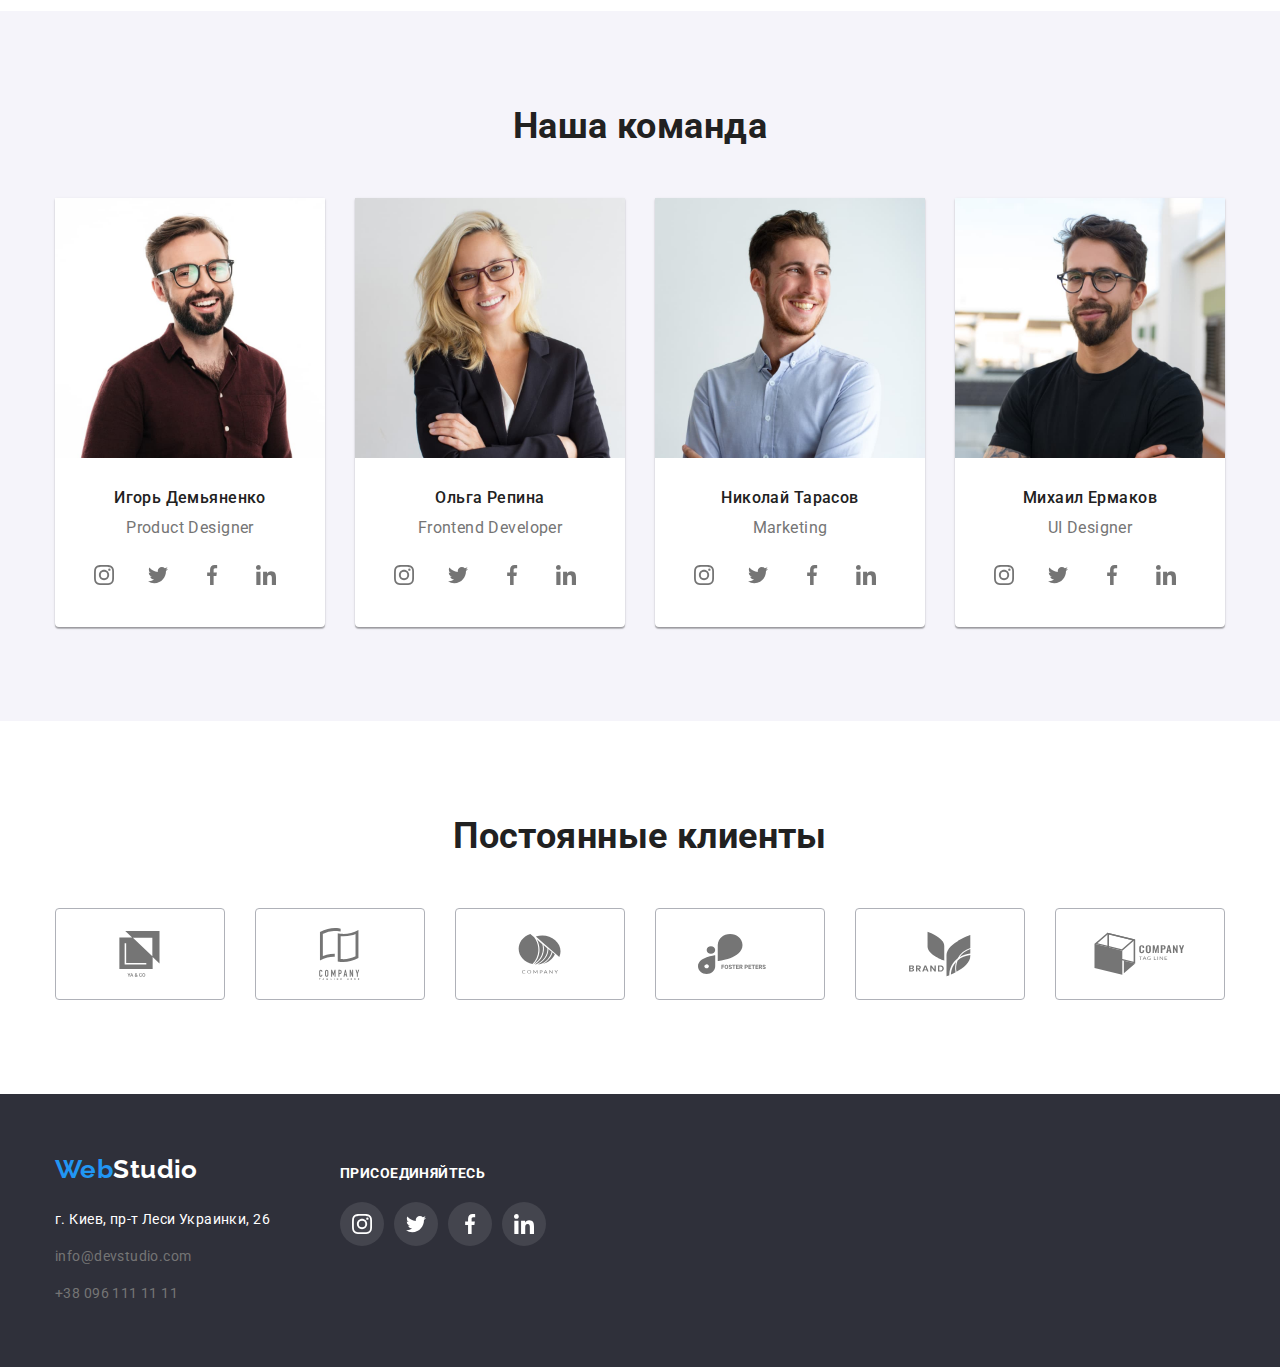
==== commit c70551f2: "add svg" ====
--- a/index.html
+++ b/index.html
@@ -58,24 +58,44 @@
                 <div class="container">
                     <ul class="about-us__list">
                         <li class="about-us__item icon-antenna">
+                            <a href="" class="about-us__list-link">
+                                <svg class="about-us__list-icon">
+                                  <use href="./img/icon/symbol.svg#icon-Group"></use>
+                                </svg>
+                              </a>
                             <h3 class="about-us__title">Внимание к деталям</h3>
                             <p>
                                 Идейные соображения, а также начало повседневной работы по формированию позиции..
                             </p>
                         </li>
                         <li class="about-us__item icon-clock">
+                            <a href="" class="about-us__list-link">
+                                <svg class="about-us__list-icon">
+                                  <use href="./img/icon/symbol.svg#icon-clock-1"></use>
+                                </svg>
+                              </a>
                             <h3 class="about-us__title">Пунктуальность</h3>
                             <p>
                                 Задача организации, в особенности же рамки и место обучения кадров влечет за собой.
                             </p>
                         </li>
                         <li class="about-us__item icon-laptop">
+                            <a href="" class="about-us__list-link">
+                                <svg class="about-us__list-icon">
+                                  <use href="./img/icon/symbol.svg#icon-diagram-1"></use>
+                                </svg>
+                              </a>
                             <h3 class="about-us__title">Планирование</h3>
                             <p>
                                 Равным образом консультация с широким активом в значительной степени обуславливает.
                             </p>
                         </li>
                         <li class="about-us__item icon-astronaut">
+                            <a href="" class="about-us__list-link">
+                                <svg class="about-us__list-icon">
+                                  <use href="./img/icon/symbol.svg#icon-astronaut-1"></use>
+                                </svg>
+                              </a>
                             <h3 class="about-us__title">Современные технологии</h3>
                             <p>
                                 Значимость этих проблем настолько очевидна, что реализация плановых заданий.
--- a/css/style.css
+++ b/css/style.css
@@ -67,7 +67,7 @@
 .overlay{
     max-width: 1600px;
     height: 600px;
-   
+   background-color: #C4C4C4;;
     background-image: linear-gradient(
         to right,
          rgba(47, 48, 58, 0.4),
@@ -84,33 +84,33 @@
 }
 .about-us__list{
     display: flex;
+    justify-content: center;
+    
+}
+
+.about-us__item{
+
+
+}
+.about-us__list-link{
+display: flex;
+justify-content: center;
+align-items: center;
+width: 270px;
+height: 120px;
+background: #F5F4FA;
+border-radius: 4px;
+margin-bottom: 30px;
+}
+.about-us__list-icon{
+    width: 70px;
+    height: 70px;
 }
 .about-us__item{
     max-width: 270px;
     
 }
-.about-us__item::before{
-    display: block;
-    content: "";
-    height: 120px;
-    background-repeat: no-repeat;
-    background-position: center;
-    background-color: var(--background-fon-button);
-    border-radius: 4px;
-    margin-bottom: 30px;
-}
-.icon-antenna::before{
-    background-image: url(../img/icon/antenna.svg);
-}
-.icon-clock::before{
-    background-image: url(../img/icon/clock.svg);
-}
-.icon-laptop::before{
-    background-image: url(../img/icon/diagram.svg);
-}
-.icon-astronaut::before{
-    background-image: url(../img/icon/astronaut.svg);
-}
+
 .about-us__item:not(:last-child){
     margin: 0px 30px 0px 0px;
 }
@@ -161,12 +161,15 @@
     box-shadow: 0px 1px 3px rgba(0, 0, 0, 0.12), 0px 1px 1px rgba(0, 0, 0, 0.14), 0px 2px 1px rgba(0, 0, 0, 0.2);
     border-radius: 0px 0px 4px 4px;
 }
-.exmaple__item:hover .elements__title-item{
+.exmaple__item-link:hover{
     box-shadow: 0px 1px 3px rgba(0, 0, 0, 0.12), 0px 1px 1px rgba(0, 0, 0, 0.14), 0px 2px 1px rgba(0, 0, 0, 0.2);
     border-radius: 0px 0px 4px 4px;
 }
 .elements__title-item{
     color: var(--fonts-color);
+}
+.exmaple__item-link{
+    display: block;
 }
 .exmaple-link{
     display: block;
@@ -238,9 +241,7 @@
 .menu-blue{
         color: var(--brand-color);
 }
-.menu__link:hover,.address__link:hover,.grey:hover{
-    color: var(--brand-color);
-}
+
 .menu{
     font-weight: 500;
     line-height: 1.2px;
@@ -258,8 +259,11 @@
     color: var(--fonts-title-color);
     margin-right: 93px;
 }
- /* ==================================================== */
-/* ==================================================== */
+ /* ========================hover============================ */
+/* ========================================================= */
+.menu__link:hover,.address__link:hover,.grey:hover{
+    color: var(--brand-color);
+}
 
 .exmaple__list{
    display: flex;
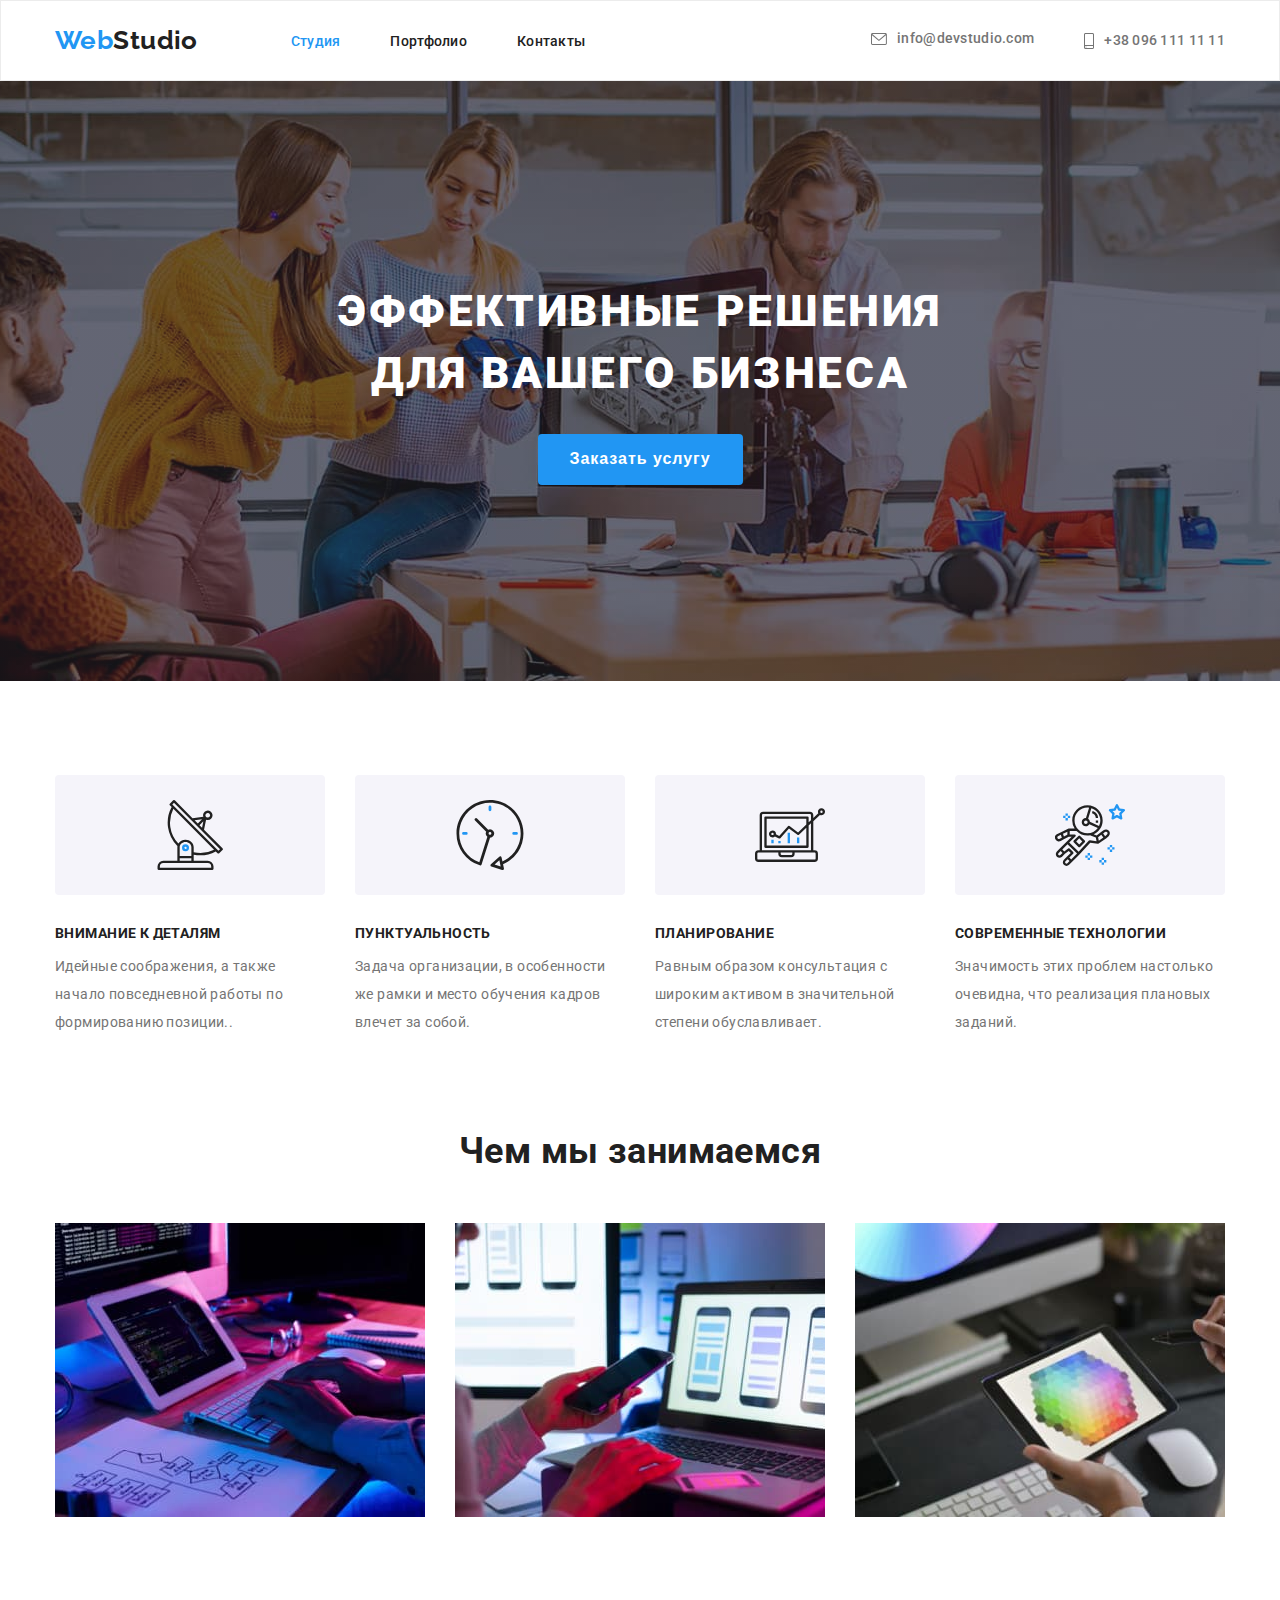
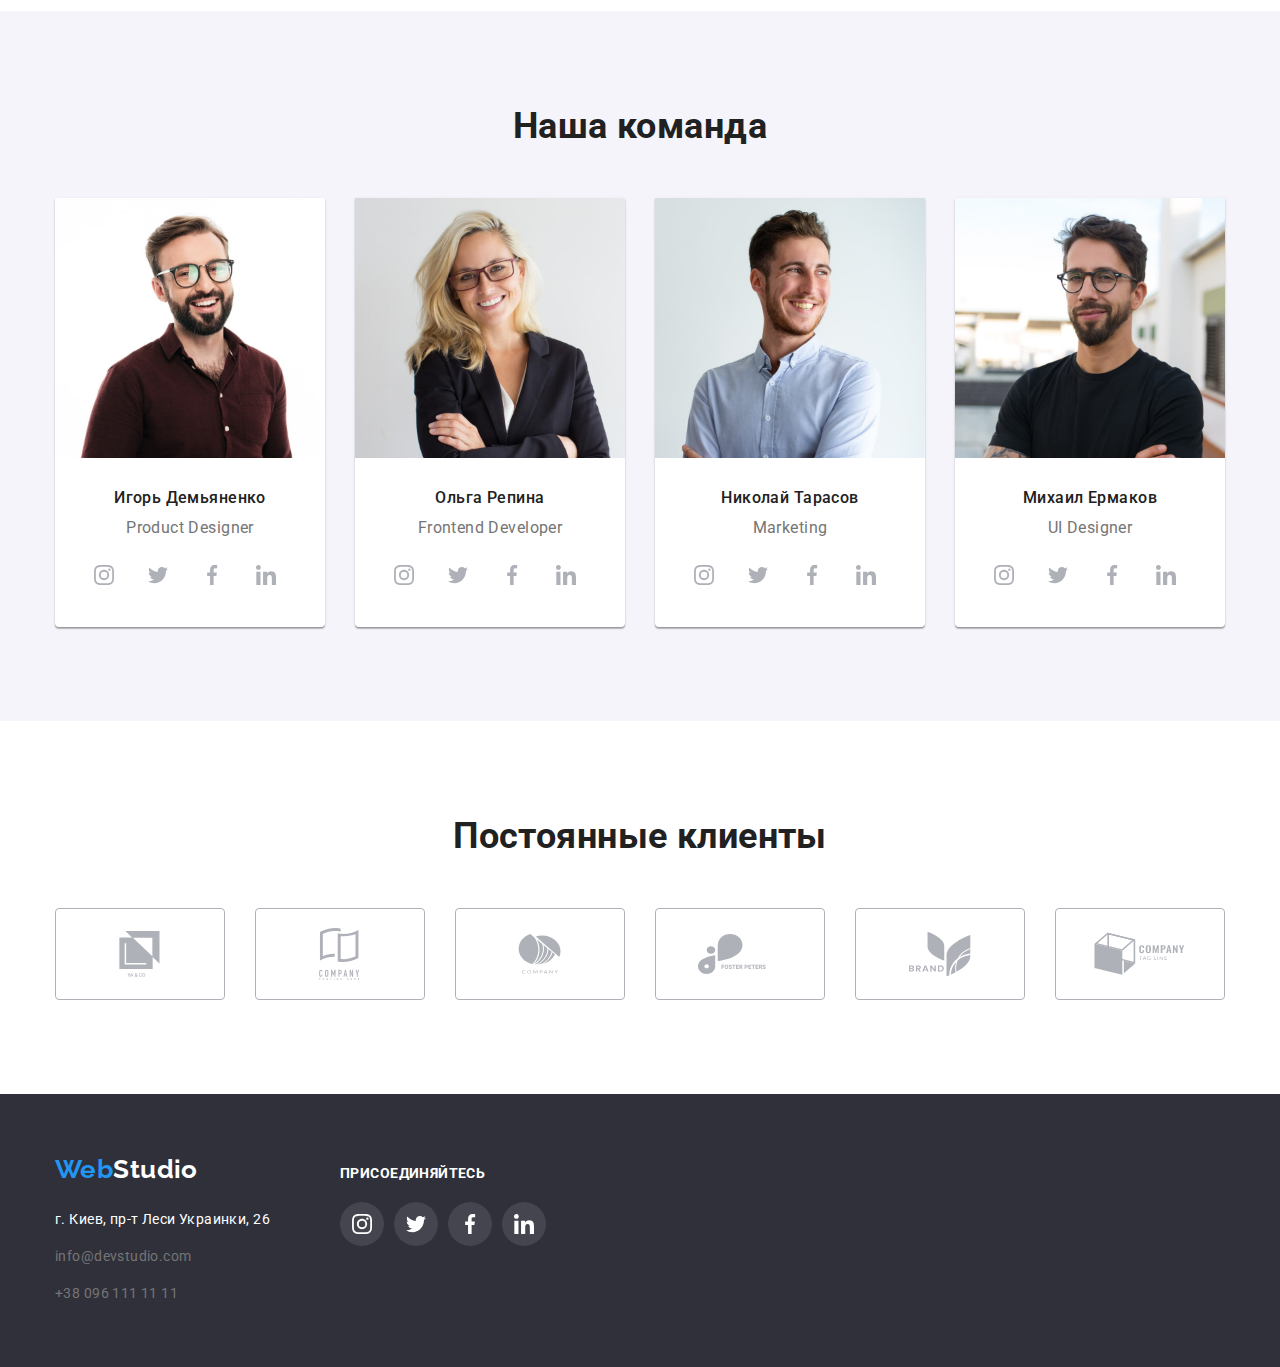
==== commit 54c76db2: "add color, margin" ====
--- a/index.html
+++ b/index.html
@@ -258,16 +258,16 @@
                     <div class="add-to-us">
                         <p class="add-to-us-title">присоединяйтесь</p>
                         <ul class="add-to-us-list">
-                            <li class="add-to-us-item"><a href="#" class="add-to-us-link"><svg class="icon-link">
+                            <li class="add-to-us-item"><a href="#" class="add-to-us-link"><svg class="icon-link footer-color-link">
                                 <use href="./img/icon/symbol.svg#icon-instagram-2" ></use>
                             </svg></a></li>
-                            <li class="add-to-us-item"><a href="#" class="add-to-us-link "><svg class="icon-link">
+                            <li class="add-to-us-item"><a href="#" class="add-to-us-link "><svg class="icon-link footer-color-link">
                                 <use href="./img/icon/symbol.svg#icon-twitter-1" ></use>
                             </svg></a></li>
-                            <li class="add-to-us-item"><a href="#" class="add-to-us-link "><svg class="icon-link">
+                            <li class="add-to-us-item"><a href="#" class="add-to-us-link "><svg class="icon-link footer-color-link">
                                 <use href="./img/icon/symbol.svg#icon-facebook-1" ></use>
                             </svg></a></li>
-                            <li class="add-to-us-item"><a href="#" class="add-to-us-link "><svg class="icon-link">
+                            <li class="add-to-us-item"><a href="#" class="add-to-us-link "><svg class="icon-link footer-color-link">
                                 <use href="./img/icon/symbol.svg#icon-linkedin-1" ></use>
                             </svg></a></li>
                         </ul>   
--- a/css/style.css
+++ b/css/style.css
@@ -11,6 +11,7 @@
     --fonts-color: #757575;
     --white-color: #fff;
     --background-fon-button:#F5F4FA;
+     --fons-icon-color:#AFB1B8;
 }
 .section{
     padding: 94px 0;
@@ -67,6 +68,7 @@
 .overlay{
     max-width: 1600px;
     height: 600px;
+    margin: auto;
    background-color: #C4C4C4;;
     background-image: linear-gradient(
         to right,
@@ -75,6 +77,7 @@
         background-repeat: no-repeat;
         background-position: center;
         background-size: cover;
+
 }
 /* ==================================================== */
 /* ==================================================== */
@@ -114,6 +117,9 @@
 .about-us__item:not(:last-child){
     margin: 0px 30px 0px 0px;
 }
+/* ========================title============================ */
+/* ======================================================== */
+
 .about-us__title {
     font-style: normal;
     font-weight: 700;
@@ -125,18 +131,6 @@
 .about-us__title:not(:last-child){
     margin: 0px 0px 10px 0px;
 }
-/* ==================================================== */
-/* ==================================================== */
-
-.what-we-do__list, .our-team__list{
-    display: flex;
-}
-.what-we-do__item:not(:last-child),.our-team__item:not(:last-child) {
-    margin: 0px 30px 0px 0px;
-}
-
-/* ==================================================== */
-/* ==================================================== */
 .our-team__title{
     font-weight: 500;
     font-size: 16px;
@@ -147,6 +141,71 @@
  .our-team__title:not(:last-child){
   padding: 30px 0px 10px 0px;
  }
+ .elements__title{
+    font-size: 16px;
+    line-height: 1.2;
+    text-align: center;
+    margin-bottom: 16px;
+}
+
+.elements__title-item{
+    font-size: 16px;
+    line-height: 1.8; 
+}
+.add-to-us-title{
+    width: 144px;
+    height: 16px;
+
+    font-weight: 700;
+    font-size: 14px;
+    line-height: 1.14;
+    letter-spacing: 0.03em;
+    text-transform: uppercase;
+
+    color: var(--white-color);
+}
+.title-block_text{
+    width: 693px;
+    margin-left: auto;
+    margin-right: auto;
+    margin-bottom: 30px;
+}
+.title-block_text{
+    font-weight: 900;
+    font-size: 44px;
+    line-height: 1.4;
+    letter-spacing: 0.06em;
+    text-transform: uppercase;
+    color: var(--white-color);
+    
+}
+.block-text__title{
+    font-size: 36px;
+    line-height: 1.2;
+    color: var(--fonts-title-color);
+    text-align: center;
+    margin-bottom: 50px;
+}
+
+.exmaple__item-title{
+    font-size: 18px;
+    line-height: 2;
+    letter-spacing: 0.06em;
+    color:var(--fonts-title-color);
+}
+/* ==================================================== */
+/* ==================================================== */
+
+.what-we-do__list, .our-team__list{
+    display: flex;
+}
+.what-we-do__item:not(:last-child),.our-team__item:not(:last-child) {
+    margin: 0px 30px 0px 0px;
+}
+
+/* ==================================================== */
+/* ==================================================== */
+
 
 .our-team__item{
     background-color: #fff;
@@ -161,10 +220,7 @@
     box-shadow: 0px 1px 3px rgba(0, 0, 0, 0.12), 0px 1px 1px rgba(0, 0, 0, 0.14), 0px 2px 1px rgba(0, 0, 0, 0.2);
     border-radius: 0px 0px 4px 4px;
 }
-.exmaple__item-link:hover{
-    box-shadow: 0px 1px 3px rgba(0, 0, 0, 0.12), 0px 1px 1px rgba(0, 0, 0, 0.14), 0px 2px 1px rgba(0, 0, 0, 0.2);
-    border-radius: 0px 0px 4px 4px;
-}
+
 .elements__title-item{
     color: var(--fonts-color);
 }
@@ -210,34 +266,55 @@
 .footer-grey{
     color: var(--fonts-color);
 }
-/* ==================================================== */
-/* ==================================================== */
-
+/* ======================button============================== */
+/* ========================================================= */
+.button-blue{
+    border-radius: 4px;
+    font-weight: 700;
+    font-size: 16px;
+    line-height: 1.9;
+    letter-spacing: 0.06em;
+    color:var(--white-color);
+    background: var(--brand-color);
+    padding: 10px 32px;
+    cursor: pointer; 
+}
+
+ .button-menu_blue{
+    background: var(--brand-color);
+    color: var(--white-color);
+ }
+.button-menu{
+    font-family: inherit;
+    font-weight: 500;
+    font-size: 16px;
+    line-height: 1.6;
+    background: var(--background-fon-button);
+    border-radius: 4px;
+    cursor: pointer;
+    padding: 6px 22px;
+}
 .menu__button-list{
     display: flex;
     justify-content: center;
    margin-bottom: 50px;
 }
+.menu__button-item:not(:last-child){
+    margin: 0px 8px 0px 0px;
+}
 
  /* ==================================================== */
 /* ==================================================== */
 .menu__body{
     margin-right: auto;
 }
-
-.menu__button-item:not(:last-child){
-    margin: 0px 8px 0px 0px;
-}
 .menu__list{
     display: flex;
  }
 .menu__item:not(:last-child){
    margin: 0px 50px 0px 0px;
  }
-.menu__link:hover,.address__link:hover,.grey:hover, .address__link:hover,.address__link:hover .link-icon{
-    color: var(--brand-color);
-    fill: var(--brand-color);
-}
+
 .menu-blue{
         color: var(--brand-color);
 }
@@ -264,7 +341,38 @@
 .menu__link:hover,.address__link:hover,.grey:hover{
     color: var(--brand-color);
 }
-
+.menu__link:hover,.address__link:hover,.grey:hover, .address__link:hover,.address__link:hover .link-icon,
+.menu__link:focus,.address__link:focus,.grey:focus, .address__link:focus,.address__link:focus .link-icon{
+    color: var(--brand-color);
+    fill: var(--brand-color);
+}
+.exmaple__item-link:hover,.exmaple__item-link:focus{
+    box-shadow: 0px 1px 3px rgba(0, 0, 0, 0.12), 0px 1px 1px rgba(0, 0, 0, 0.14), 0px 2px 1px rgba(0, 0, 0, 0.2);
+    border-radius: 0px 0px 4px 4px;
+}
+.button-blue:hover, .button-blue:focus, .button-blue:active{
+    background:#085fa7
+}
+
+ .button-menu:hover,.button-menu:focus{
+    background: var(--brand-color);
+    color: var(--white-color);
+ }
+.icons-item-link:hover,.icons-item-link:hover .icon-link,
+.icons-item-link:focus,.icons-item-link:focus .icon-link {
+    background-color:var(--brand-color);
+    fill: var(--white-color);
+}
+.add-to-us-link:hover,.add-to-us-link:focus{
+   background-color:var(--brand-color);
+}
+.primary-clients-item-link:hover, .primary-clients-item-link:focus{
+    border: 1px solid var(--brand-color);
+    fill: var(--brand-color);
+}
+
+/* ==================================================== */
+/* ==================================================== */
 .exmaple__list{
    display: flex;
    flex-wrap: wrap;
@@ -277,28 +385,13 @@
 .exmaple__item:hover{
 
 }
- /* ==================================================== */
-/* ==================================================== */
-
-
-
 .address__item:not(:last-child){
 margin: 0px 50px 0px 0px;
 }
  /* ==================================================== */
 /* ==================================================== */
 
-.elements__title{
-    font-size: 16px;
-    line-height: 1.2;
-    text-align: center;
-    margin-bottom: 16px;
-}
-
-.elements__title-item{
-    font-size: 16px;
-    line-height: 1.8; 
-}
+
 .menu__link,.address__link{
     font-style: normal;
     font-weight: 500;
@@ -312,77 +405,11 @@
 .address-grey{
   color: var(--fonts-color);
 }
-.title-block_text{
-    width: 693px;
-    margin-left: auto;
-    margin-right: auto;
-    margin-bottom: 30px;
-}
-.title-block_text{
-    font-weight: 900;
-    font-size: 44px;
-    line-height: 1.4;
-    letter-spacing: 0.06em;
-    text-transform: uppercase;
-    color: var(--white-color);
-    
-}
-.button-blue{
-    border-radius: 4px;
-    font-weight: 700;
-    font-size: 16px;
-    line-height: 1.9;
-    letter-spacing: 0.06em;
-    color:var(--white-color);
-    background: var(--brand-color);
-    padding: 10px 32px;
-    cursor: pointer;
-    
-}
-.button-blue:hover, .button-blue:focus, .button-blue:active{
-    background:#085fa7
-   
-    }
-
- .button-menu:hover{
-    background: var(--brand-color);
-    color: var(--white-color);
- }
- .button-menu_blue{
-    background: var(--brand-color);
-    color: var(--white-color);
- }
-.button-menu{
-    font-family: inherit;
-    font-weight: 500;
-    font-size: 16px;
-    line-height: 1.6;
-    background: var(--background-fon-button);
-    border-radius: 4px;
-    cursor: pointer;
-    padding: 6px 22px;
-}
+
 .blue{
     background-color: var(--brand-color);
     color:var(--white-color);
 }
-
-
-.block-text__title{
-    font-size: 36px;
-    line-height: 1.2;
-    color: var(--fonts-title-color);
-    text-align: center;
-    margin-bottom: 50px;
-}
-
-.exmaple__item-title{
-    font-size: 18px;
-    line-height: 2;
-    letter-spacing: 0.06em;
-    color:var(--fonts-title-color);
-    
-    }
 
 .header-block{
     text-align: center;
@@ -432,15 +459,10 @@
 .icon-link{
     width: 20px;
     height:20px;
-   fill: currentColor;
-}
-
-.icons-item-link:hover,.icons-item-link:hover .icon-link {
-    background-color:var(--brand-color);
+   fill: var(--fons-icon-color);
+}
+.footer-color-link{
     fill: var(--white-color);
-}
-.add-to-us-link:hover{
-   background-color:var(--brand-color);
 }
 .address__list{
     display: flex;
@@ -452,7 +474,7 @@
 }
 .link-icon{
     margin-right: 10px;
- color: var(--fonts-color);
+ fill: var(--fonts-color);
 }
 .primary-clients-list{
     display: flex;
@@ -471,17 +493,13 @@
    align-items: center;
    justify-content: center;
    min-height: 92px;
-   color: var(--fonts-color);
-   fill: var(--fonts-color);
+   color: var(--fons-icon-color);
+   fill: var(--fons-icon-color);
 }
 .clients-link{
     display: block;
-   
-}
-.primary-clients-item-link:hover {
-    border: 1px solid var(--brand-color);
-    fill: var(--brand-color);
-}
+}
+
 .add-to-us-list{
     display: flex;
 }
@@ -491,21 +509,11 @@
 .footer__address{
    display: flex;
 }
+
 .primary-list{
     margin-right: 70px;
 }
-.add-to-us-title{
-    width: 144px;
-    height: 16px;
-
-    font-weight: 700;
-    font-size: 14px;
-    line-height: 1.14;
-    letter-spacing: 0.03em;
-    text-transform: uppercase;
-
-    color: var(--white-color);
-}
+
 .add-to-us{
    padding-top: 12px;
     
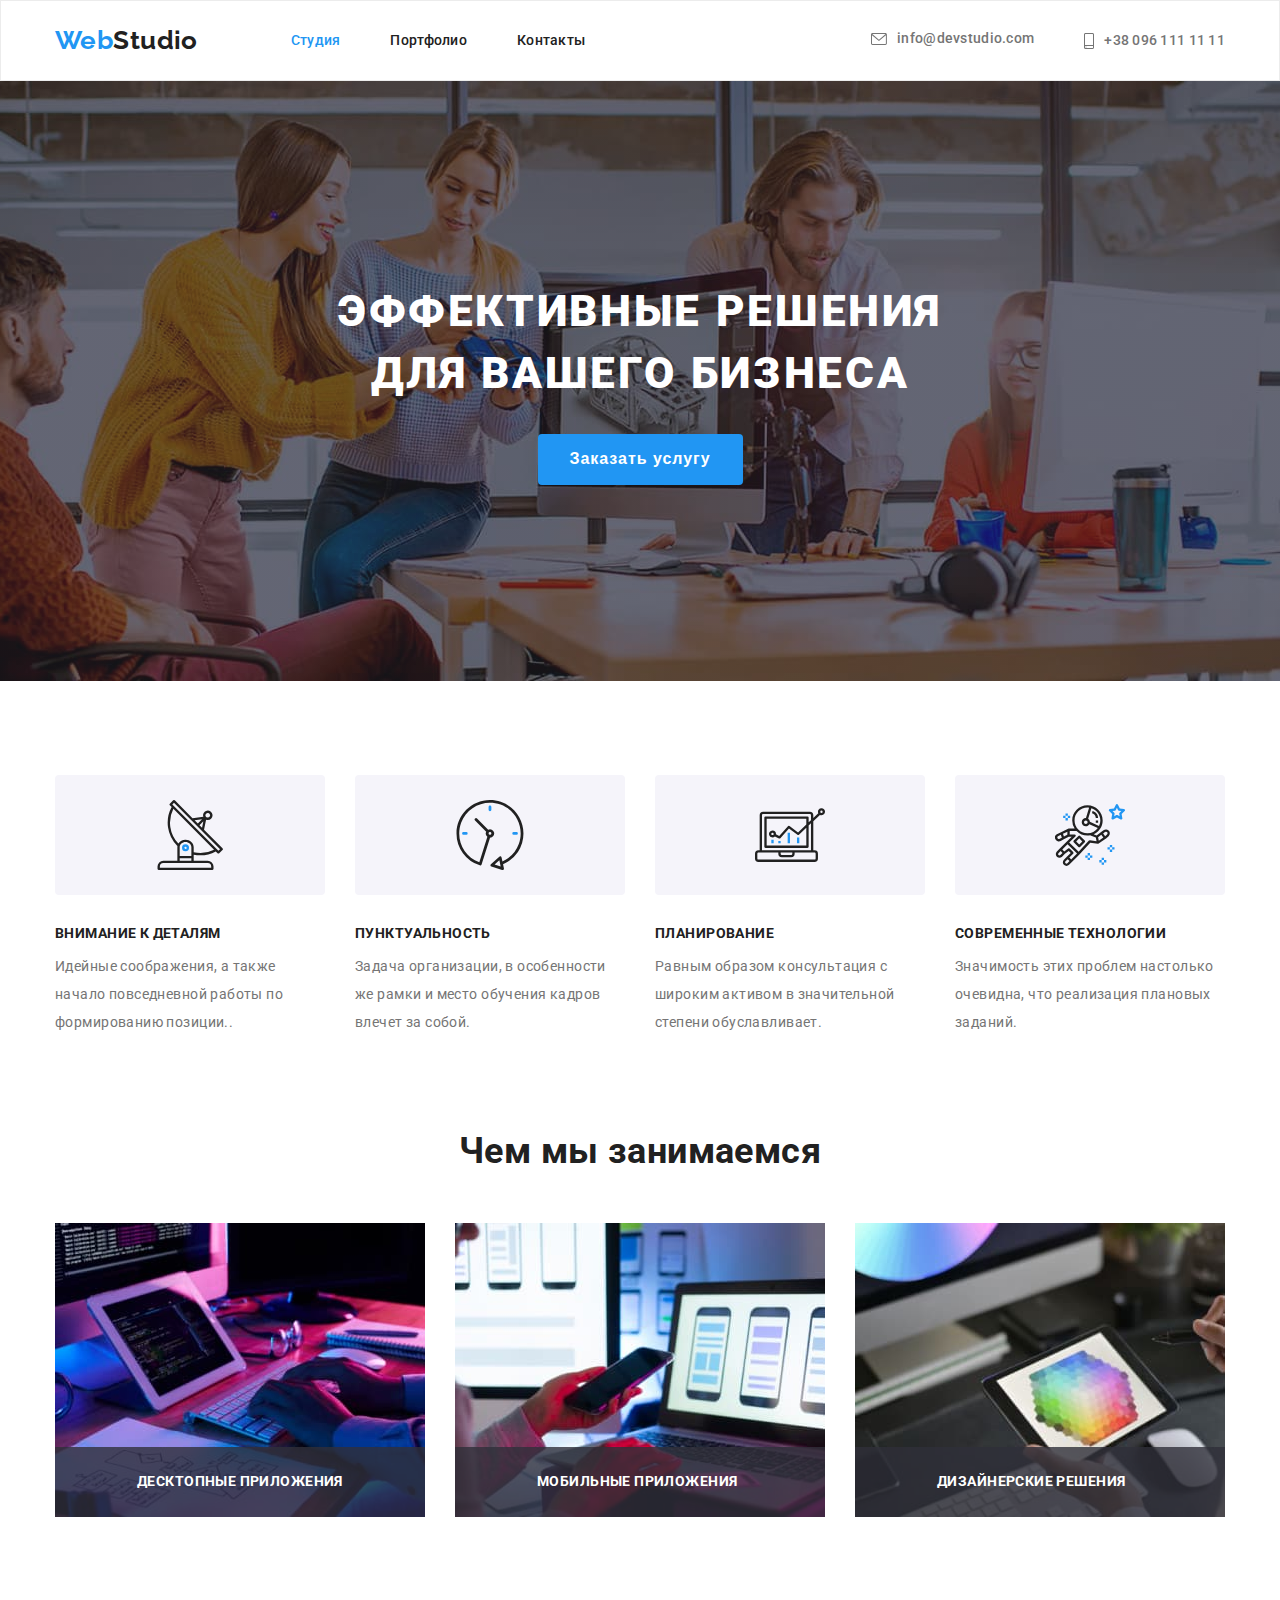
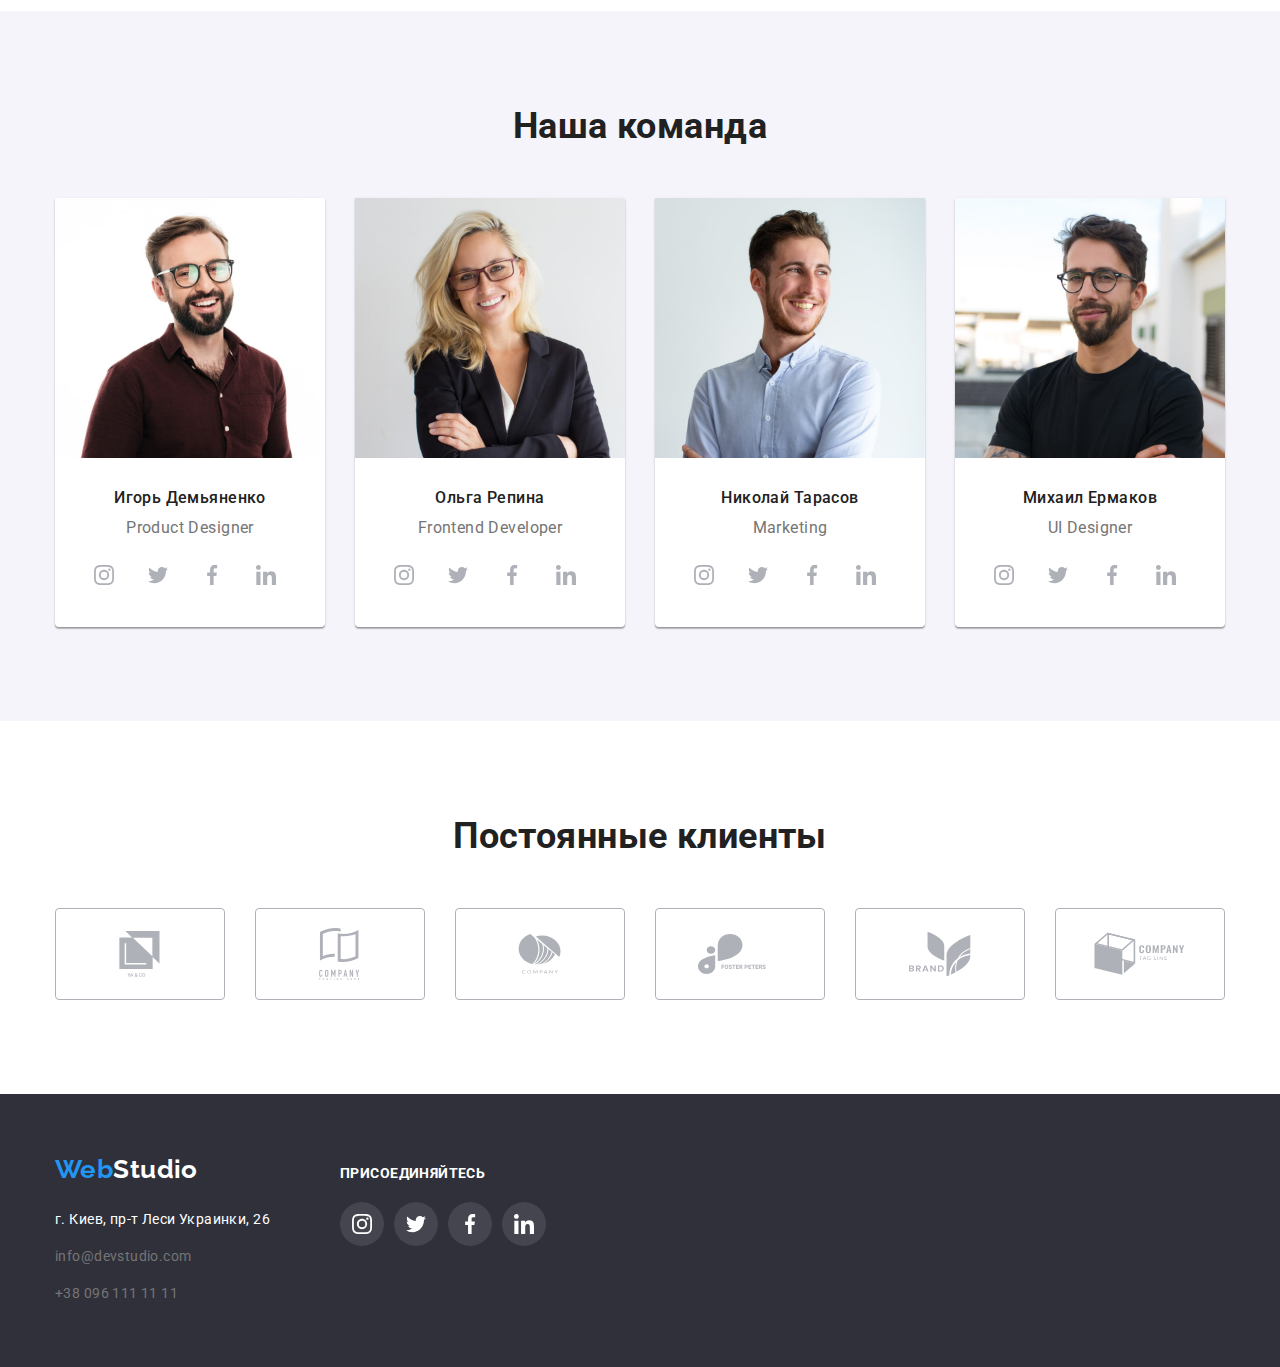
==== commit 8b529127: "add modal" ====
--- a/index.html
+++ b/index.html
@@ -30,7 +30,7 @@
                     </nav>
                     <ul class="address__list">
                         <li class="address__item">
-                            <a href="mailto:info@devstudio.com" class="address__link address-grey"><svg class="link-icon"  width="16" height="12">
+                            <a href="mailto:info@devstudio.com" class="address__link address-grey" ><svg class="link-icon"  width="16" height="12">
                                 <use href="./img/icon/symbol.svg#icon-envelope" class="icon" ></use>
                             </svg>info@devstudio.com</a>
                         </li>
@@ -44,12 +44,13 @@
         </header>
 
         <main class="main">
-
+           
             <!--Герой-->
             <section class="section hero overlay">
+               
                 <div class="container ">
                     <h1 class="title-block_text">Эффективные решения для вашего бизнеса</h1>
-                    <button type="button" class="button-blue">Заказать услугу</button>
+                    <button type="button" class="button-blue" data-open-modal>Заказать услугу</button>
                 </div>
             </section>
             
@@ -63,7 +64,7 @@
                                   <use href="./img/icon/symbol.svg#icon-Group"></use>
                                 </svg>
                               </a>
-                            <h3 class="about-us__title">Внимание к деталям</h3>
+                            <h3 class="about-us__title subtitle">Внимание к деталям</h3>
                             <p>
                                 Идейные соображения, а также начало повседневной работы по формированию позиции..
                             </p>
@@ -74,7 +75,7 @@
                                   <use href="./img/icon/symbol.svg#icon-clock-1"></use>
                                 </svg>
                               </a>
-                            <h3 class="about-us__title">Пунктуальность</h3>
+                            <h3 class="about-us__title subtitle">Пунктуальность</h3>
                             <p>
                                 Задача организации, в особенности же рамки и место обучения кадров влечет за собой.
                             </p>
@@ -85,7 +86,7 @@
                                   <use href="./img/icon/symbol.svg#icon-diagram-1"></use>
                                 </svg>
                               </a>
-                            <h3 class="about-us__title">Планирование</h3>
+                            <h3 class="about-us__title subtitle">Планирование</h3>
                             <p>
                                 Равным образом консультация с широким активом в значительной степени обуславливает.
                             </p>
@@ -96,7 +97,7 @@
                                   <use href="./img/icon/symbol.svg#icon-astronaut-1"></use>
                                 </svg>
                               </a>
-                            <h3 class="about-us__title">Современные технологии</h3>
+                            <h3 class="about-us__title subtitle">Современные технологии</h3>
                             <p>
                                 Значимость этих проблем настолько очевидна, что реализация плановых заданий.
                             </p>
@@ -111,13 +112,22 @@
                     <h2 class="block-text__title header-block__title">Чем мы занимаемся</h2>
                         <ul class="what-we-do__list">
                             <li class="what-we-do__item">
-                                <img src="./img/studia/img.jpg" alt="картинка" width="370" height="294" />
+                                <div class="what-we-do-wrapper">
+                                    <img src="./img/studia/img.jpg" alt="картинка" width="370" height="294" />
+                                    <h3 class="what-we-do__title subtitle">Десктопные приложения</h3>
+                                </div>
                             </li>
                             <li class="what-we-do__item">
-                                <img src="./img/studia/img2.jpg" alt="картинка" width="370" height="294"/>
+                                <div class="what-we-do-wrapper">
+                                    <img src="./img/studia/img2.jpg" alt="картинка" width="370" height="294"/>
+                                    <h3 class="what-we-do__title subtitle">Мобильные приложения</h3>
+                                </div>
                             </li>
                             <li class="what-we-do__item">
-                                <img src="./img/studia/img3.jpg" alt="картинка" width="370" height="294"/>
+                                <div class="what-we-do-wrapper">
+                                    <img src="./img/studia/img3.jpg" alt="картинка" width="370" height="294"/>
+                                    <h3 class="what-we-do__title subtitle">Дизайнерские решения</h3>
+                                </div>
                             </li>
                         </ul>
                 </div>
@@ -272,9 +282,18 @@
                             </svg></a></li>
                         </ul>   
                     </div>
+                    
                 </address>
             </div>
         </footer>
+        <div class="backdrop is-hidden" data-backdrop>
+            <div class="modal">
+                <button data-close-modal><svg class="close-bnt" width="18" height="18" >
+                    <use href="./img/icon/symbol.svg#icon-close" ></use>
+                </svg></button>
+            </div>
+        </div>
+        <script src="./js/modal.js"> </script>
     </body>
 
 </html>--- a/css/style.css
+++ b/css/style.css
@@ -85,6 +85,20 @@
 .what-we-do{
     padding-top: 0px;
 }
+.what-we-do-wrapper{
+    position: relative;
+}
+.what-we-do-wrapper::before{
+    content: '';
+    display: inline-block;
+    position: absolute;
+    width: 370px;
+	height: 70px;
+	left: 0;
+	bottom: 0;
+   opacity: 1;
+    background: rgba(47, 48, 58, 0.8);
+}
 .about-us__list{
     display: flex;
     justify-content: center;
@@ -119,14 +133,24 @@
 }
 /* ========================title============================ */
 /* ======================================================== */
-
-.about-us__title {
+.subtitle{
     font-style: normal;
     font-weight: 700;
     font-size: 14px;
     line-height: 1.2;
     text-transform: uppercase;
+}
+.about-us__title {
     color: var(--fonts-title-color);
+}
+.what-we-do__title{
+    color: var(--white-color);
+    display: block;
+    position: absolute;
+    left: 0;
+    bottom:0;
+    padding: 27px 82px; 
+   
 }
 .about-us__title:not(:last-child){
     margin: 0px 0px 10px 0px;
@@ -278,6 +302,7 @@
     background: var(--brand-color);
     padding: 10px 32px;
     cursor: pointer; 
+   
 }
 
  .button-menu_blue{
@@ -293,6 +318,7 @@
     border-radius: 4px;
     cursor: pointer;
     padding: 6px 22px;
+   
 }
 .menu__button-list{
     display: flex;
@@ -338,39 +364,48 @@
 }
  /* ========================hover============================ */
 /* ========================================================= */
-.menu__link:hover,.address__link:hover,.grey:hover{
-    color: var(--brand-color);
-}
+
 .menu__link:hover,.address__link:hover,.grey:hover, .address__link:hover,.address__link:hover .link-icon,
 .menu__link:focus,.address__link:focus,.grey:focus, .address__link:focus,.address__link:focus .link-icon{
     color: var(--brand-color);
     fill: var(--brand-color);
+    transition: transform 250ms cubic-bezier(0.4, 0, 0.2, 1) ;
 }
 .exmaple__item-link:hover,.exmaple__item-link:focus{
     box-shadow: 0px 1px 3px rgba(0, 0, 0, 0.12), 0px 1px 1px rgba(0, 0, 0, 0.14), 0px 2px 1px rgba(0, 0, 0, 0.2);
     border-radius: 0px 0px 4px 4px;
+    transition: transform 250ms cubic-bezier(0.4, 0, 0.2, 1) ;
 }
 .button-blue:hover, .button-blue:focus, .button-blue:active{
-    background:#085fa7
+    background:#085fa7;
+    transition: transform 250ms cubic-bezier(0.4, 0, 0.2, 1) ;
 }
 
  .button-menu:hover,.button-menu:focus{
     background: var(--brand-color);
     color: var(--white-color);
+    transition: transform 250ms cubic-bezier(0.4, 0, 0.2, 1) ;
  }
 .icons-item-link:hover,.icons-item-link:hover .icon-link,
 .icons-item-link:focus,.icons-item-link:focus .icon-link {
     background-color:var(--brand-color);
     fill: var(--white-color);
+    transition: transform 250ms cubic-bezier(0.4, 0, 0.2, 1) ;
 }
 .add-to-us-link:hover,.add-to-us-link:focus{
    background-color:var(--brand-color);
+   transition: transform 250ms cubic-bezier(0.4, 0, 0.2, 1) ;
 }
 .primary-clients-item-link:hover, .primary-clients-item-link:focus{
     border: 1px solid var(--brand-color);
     fill: var(--brand-color);
-}
-
+    transition: transform 250ms cubic-bezier(0.4, 0, 0.2, 1) ;
+}
+.menu__link:hover::after{
+	/* opacity: 1; */
+	transform: scaleX(1);
+    transition: transform 250ms cubic-bezier(0.4, 0, 0.2, 1) ;
+}
 /* ==================================================== */
 /* ==================================================== */
 .exmaple__list{
@@ -398,6 +433,52 @@
     line-height: 1.2px;
     letter-spacing: 0.02em;
 }
+ /* =======================after&before============================ */
+/* =============================================================== */
+.menu__link{
+    position:relative;
+    display: block;
+}
+.menu__link::after{
+    position: absolute;
+    content: '';
+    display: block;
+    left: 0;
+    bottom: -40px;
+    width: 100%;
+    height: 4px;
+    border-radius: 4px;
+    background-color: var(--brand-color);
+    /* opacity: 0; */
+    transform: scaleX(0);
+    transition: transform 250ms cubic-bezier(0.4, 0, 0.2, 1) ;
+
+}
+.exmaple-box{
+    position: relative;
+    width: 367px;
+    height: 294px;
+    overflow: hidden;
+}
+.exmaple-overlay{
+    position: absolute;
+    top: 0;
+	left: 0;
+	width: 100%;
+	height: 100%;
+	background-color: rgba(33, 150, 243, 0.9);
+    transform: translateY(100%);
+	transition: transform 250ms ease;
+}
+.exmaple-overlay > p{
+    padding: 63px 24px;
+    color: var(--white-color);
+}
+.exmaple-box:hover .exmaple-overlay {
+	transform: translateY(0);
+  }
+/* ==================================================== */
+/* ==================================================== */
 
 .logo-blue span{
    color: var(--brand-color);
@@ -517,4 +598,56 @@
 .add-to-us{
    padding-top: 12px;
     
+}
+/* =====================backdrop=============================== */
+/* =========================================================== */
+.backdrop{
+    position: fixed;
+    left: 0;
+    top: 0;
+    width: 100%;
+    height: 100%; 
+    z-index: 100;   
+    
+    background: rgba(0, 0, 0, 0.2);
+    transition: opacity 500ms linear, visibility 500ms linear;
+} 
+.backdrop.is-hidden{
+    opacity: 0;
+    visibility: hidden;
+    pointer-events: none;
+}
+.backdrop.is-hidden .modal{
+    transform:translate(-50%, -50%) scale(1.1);
+}
+.modal{
+    position: absolute;
+    top: 50%;
+    left: 50%;
+   
+    width: 528px;
+    height: 581px;
+  
+    background: #FFFFFF;
+    box-shadow: 0px 1px 3px rgba(0, 0, 0, 0.12), 0px 1px 1px rgba(0, 0, 0, 0.14), 0px 2px 1px rgba(0, 0, 0, 0.2);
+    border-radius: 4px;
+    
+    transform: translate(-50%, -50%) scale(1);
+    transition: transform 250ms cubic-bezier(0.4, 0, 0.2, 1) ;
+}
+.close-bnt{
+    position: absolute;
+    top: 10px;
+    right: 10px;
+    display: flex;
+    /* justify-content: center;
+    align-items: center; */
+
+    background-color:transparent;
+    width: 30px;
+    height: 30px;
+    border-radius: 50%;
+    border: 1px solid rgba(0, 0, 0, 0.1);
+
+    padding: 6px;
 }